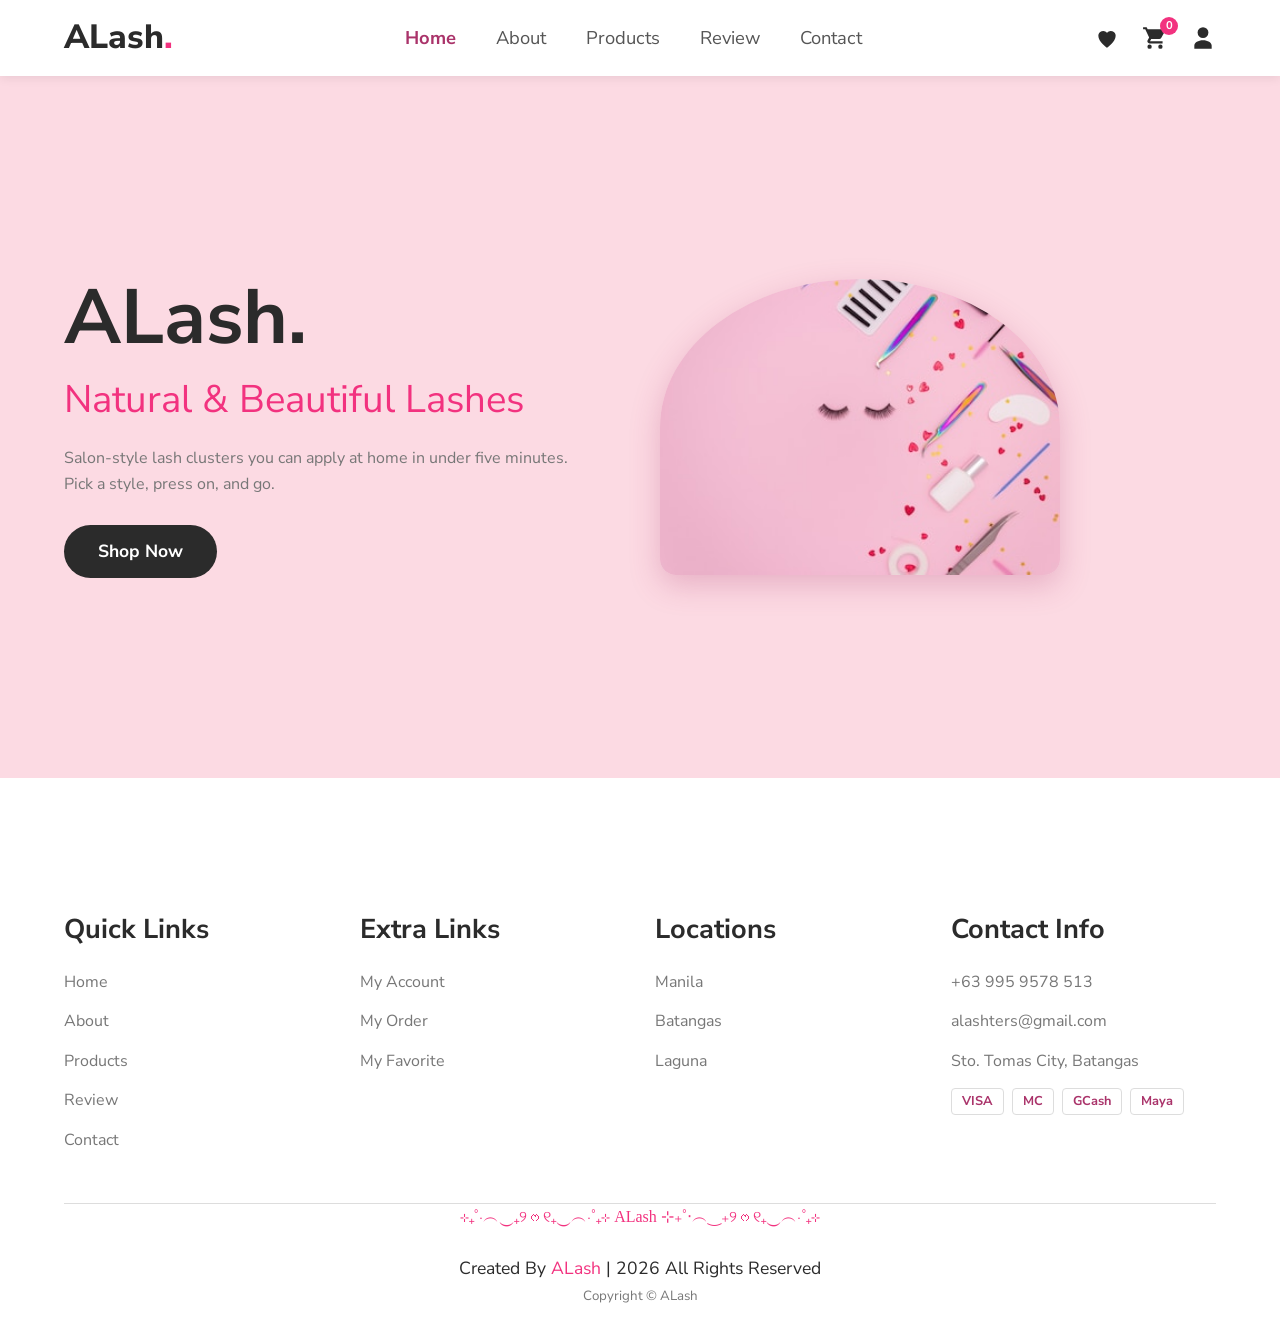
==== index.html @ 36142dcc "Add files via upload" ====
<!DOCTYPE html>
<html lang="en">
<head>
    <meta charset="UTF-8">          <!-- para makagamit ng characters, emoji, symbols. -->
    <meta name="viewport" content="width=device-width, initial-scale=1">    <!-- para maayos sa mobile phone. -->
    <title>ALash</title>
    <link rel="preconnect" href="https://fonts.googleapis.com">
    <link href="https://fonts.googleapis.com/css2?family=Nunito+Sans:wght@400;600;700;800&display=swap" rel="stylesheet">
    <link rel="stylesheet" href="style.css">     <!-- external style sheet. -->
</head>

<body>

    <header>
        <a href="index.html" class="logo">ALash<span>.</span></a>

        <nav>
            <ul id="menu">
                <li><a href="index.html" aria-current="page">Home</a></li>
                <li><a href="about.html">About</a></li>
                <li><a href="products.html">Products</a></li>
                <li><a href="review.html">Review</a></li>
                <li><a href="contact.html">Contact</a></li>
            </ul>
        </nav>

        <div class="icons">
            <button id="open-wishlist" aria-label="Open wishlist">
                <svg viewBox="0 0 24 24"><path d="M12 21s-8-5.3-8-11a4.5 4.5 0 0 1 8-2.8A4.5 4.5 0 0 1 20 10c0 5.7-8 11-8 11z"/></svg>
            <span id="wish-count" hidden>0</span></button>
            <button id="open-cart" aria-label="Open cart">
                <svg viewBox="0 0 24 24"><path d="M7 18a2 2 0 1 0 0 4 2 2 0 0 0 0-4zm10 0a2 2 0 1 0 0 4 2 2 0 0 0 0-4zM1 2v2h2l3.6 7.6-1.4 2.4A2 2 0 0 0 7 17h12v-2H7.4l1.1-2h7.5a2 2 0 0 0 1.7-1l3.6-6.5A1 1 0 0 0 20.4 4H5.2l-.9-2H1z"/></svg>
                <span id="cart-count">0</span>
            </button>
            <button id="open-account" aria-label="Sign in">
                <svg viewBox="0 0 24 24"><path d="M12 12a5 5 0 1 0 0-10 5 5 0 0 0 0 10zm0 2c-4.4 0-8 2.2-8 5v3h16v-3c0-2.8-3.6-5-8-5z"/></svg>
            </button>
            <button id="menu-toggle" aria-expanded="false" aria-controls="menu">Menu</button>
        </div>
    </header>

    <main>
        <!-- hero -->
        <section id="home">
            <div class="hero-text">
                <h1>ALash.</h1>
                <h2>Natural &amp; Beautiful Lashes</h2>
                <p>Salon-style lash clusters you can apply at home in under five minutes. Pick a style, press on, and go.</p>
                <a href="products.html" class="btn">Shop Now</a>
            </div>
           
            <img src="clusterbg.jpg" width="400" height="240" >
        </section>

        
    </main>

    <dialog id="signin" aria-labelledby="signin-title">
        <form id="signin-form">
            <h3 id="signin-title">Sign in</h3>
            <input type="email" id="si-email" placeholder="email" aria-label="Email" autocomplete="email" required>
            <input type="password" id="si-pass" placeholder="password" aria-label="Password" autocomplete="current-password" minlength="6" required>
            <p id="si-error" hidden></p>
            <button type="submit" class="btn">Sign in</button>
            <button type="button" id="si-cancel" class="ghost">Cancel</button>
        </form>
        <div id="signed" hidden>
            <h3>Your account</h3>
            <p>Signed in as <strong id="si-name"></strong></p>
            <button type="button" id="si-out" class="btn">Sign out</button>
            <button type="button" id="si-close" class="ghost">Close</button>
        </div>
    </dialog>

    <dialog id="pay" aria-labelledby="pay-title">
        <form id="pay-form" novalidate>
            <h3 id="pay-title">Checkout</h3>
            <ul id="pay-summary"></ul>
            <p class="pay-total">Total: &#8369;<span id="pay-total">0</span></p>

            <fieldset>
                <legend>Mode of payment</legend>
                <label class="pay-option"><input type="radio" name="method" value="gcash"> GCash</label>
                <label class="pay-option"><input type="radio" name="method" value="maya"> Maya</label>
                <label class="pay-option"><input type="radio" name="method" value="card"> Credit / debit card (Visa, Mastercard)</label>
                <label class="pay-option"><input type="radio" name="method" value="cod"> Cash on delivery</label>
            </fieldset>

            <input type="tel" id="pay-number" placeholder="mobile number" aria-label="Mobile number" autocomplete="tel" hidden>
            <p id="pay-note"></p>
            <p id="pay-error" hidden></p>

            <button type="submit" class="btn">Place order</button>
            <button type="button" id="pay-cancel" class="ghost">Back to shopping</button>
        </form>

        <div id="pay-done" hidden>
            <h3>Order placed</h3>
            <p id="pay-done-text"></p>
            <p class="pay-demo">This is a project website. No payment was taken.</p>
            <button type="button" id="pay-close" class="btn">Done</button>
        </div>
    </dialog>

    <aside id="wishlist" aria-label="Your wishlist">
        <h3>Your Wishlist</h3>
        <ul id="wish-items"><li>Your wishlist is empty. Tap the heart on a product to save it.</li></ul>
        <a href="products.html" class="btn">View products</a>
        <button id="close-wishlist" class="ghost">Close</button>
    </aside>

    <div id="overlay" hidden></div>
    <aside id="cart" aria-label="Your cart">
        <h3>Your Cart</h3>
        <ul id="cart-items"><li>Your cart is empty.</li></ul>
        <p class="total">Estimated total: &#8369;<span id="cart-total">0</span></p>
        <button id="checkout" class="btn">Check out</button>
        <button id="clear-cart" class="ghost">Clear cart</button>
        <button id="close-cart" class="ghost">Continue shopping</button>
    </aside>

    <footer>
        <div class="cols">
            <div>
                <h3>Quick Links</h3>
                <a href="index.html">Home</a><a href="about.html">About</a><a href="products.html">Products</a><a href="review.html">Review</a><a href="contact.html">Contact</a>
            </div>
            <div>
                <h3>Extra Links</h3>
                <a href="contact.html" id="footer-account">My Account</a><a href="contact.html" id="footer-order">My Order</a><a href="products.html" id="footer-wishlist">My Favorite</a>
            </div>
            <div>
                <h3>Locations</h3>
                <a href="contact.html">Manila</a><a href="contact.html">Batangas</a><a href="contact.html">Laguna</a>
            </div>
            <div>
                <h3>Contact Info</h3>
                <a href="contact.html">+63 995 9578 513</a><a href="contact.html"> alashters@gmail.com</a><a href="contact.html">Sto. Tomas City, Batangas</a>
                <p class="pay"><span>VISA</span><span>MC</span><span>GCash</span><span>Maya</span></p>
            </div>
        </div>
        <pre class="signature">⊹₊˚‧︵‿₊୨ᰔ୧₊‿︵‧˚₊⊹ ALash ⊹₊˚‧︵‿₊୨ᰔ୧₊‿︵‧˚₊⊹</pre>
        <p class="credit">Created By <span>ALash</span> | 2026 All Rights Reserved</p>
        <small>Copyright &copy; ALash</small>
    </footer>

    <script src="script.js"></script>
</body>
</html>
---- style.css ----
/* pink shades from the palette image + #AA336A from your other pages */
:root {
    --pink-1: #FCDAE3;
    --pink-2: #FDC3D5;
    --pink-3: #F99EBD;
    --pink-4: #FB73A6;
    --pink-5: #F2327F;
    --plum: #AA336A;
    --bar: #FFF0F5;
    --dark: #2b2b2b;
    --grey: #777;
}

* { box-sizing: border-box; }
html { scroll-behavior: smooth; scroll-padding-top: 90px; }
body { margin: 0; font-family: "Nunito Sans", sans-serif; color: var(--dark); background: #fff; line-height: 1.6; }
a:focus-visible, button:focus-visible, input:focus-visible, textarea:focus-visible { outline: 3px solid var(--pink-5); outline-offset: 2px; }
img { max-width: 100%; height: auto; display: block; }
button { font-family: inherit; cursor: pointer; }

.btn { display: inline-block; border: 0; border-radius: 999px; background: var(--dark); color: #fff; font-size: 1.1rem; font-weight: 700; padding: 12px 34px; text-decoration: none; }
.btn:hover { background: var(--plum); }
.ghost { background: transparent; color: var(--plum); border: 2px solid var(--pink-3); border-radius: 999px; padding: 10px 24px; font-weight: 700; }
.ghost:hover { background: var(--pink-1); }

/* header */
header { position: sticky; top: 0; z-index: 10; display: flex; align-items: center; justify-content: space-between; padding: 0 max(5vw, calc((100vw - 1560px) / 2)); height: 76px; background: #fff; box-shadow: 0 2px 10px rgba(0,0,0,.08); }
.logo { font-size: 2.1rem; font-weight: 800; color: var(--dark); text-decoration: none; }
.logo span { color: var(--pink-5); }
nav ul { display: flex; gap: 40px; list-style: none; margin: 0; padding: 0; }
nav a { text-decoration: none; font-size: 1.15rem; color: #555; }
nav a:hover { color: var(--plum); }
.icons { display: flex; align-items: center; gap: 22px; }
.icons svg { width: 26px; height: 26px; fill: var(--dark); display: block; }
.icons a:hover svg, #open-cart:hover svg { fill: var(--pink-5); }
#open-cart { position: relative; background: none; border: 0; padding: 0; }
#cart-count { position: absolute; top: -8px; right: -10px; min-width: 18px; height: 18px; border-radius: 9px; background: var(--pink-5); color: #fff; font-size: .7rem; font-weight: 700; text-align: center; line-height: 18px; }
#menu-toggle { display: none; background: var(--dark); color: #fff; border: 0; border-radius: 999px; padding: 8px 16px; font-weight: 700; }

main { padding: 0 max(5vw, calc((100vw - 1560px) / 2)); }

/* hero: full-width pink block */
#home { margin: 0 calc(-1 * max(5vw, calc((100vw - 1560px) / 2))); padding: 70px max(5vw, calc((100vw - 1560px) / 2)); min-height: 78vh; background: var(--pink-1); display: grid; grid-template-columns: 1fr 1fr; align-items: center; gap: 40px; }
.hero-text h1 { font-size: clamp(2.8rem, 6vw, 5rem); line-height: 1.1; margin: 0 0 8px; }
.hero-text h2 { font-size: clamp(1.4rem, 3vw, 2.4rem); font-weight: 400; color: var(--pink-5); margin: 0 0 16px; }
.hero-text p { color: var(--grey); max-width: 52ch; margin: 0 0 28px; }
#home img { border-radius: 50% 50% 16px 16px; box-shadow: 0 10px 30px rgba(170,51,106,.25); }

/* section titles on a light pink bar */
section { padding-top: 72px; }
#home { padding-top: 70px; }
.title { background: var(--bar); text-align: center; font-size: clamp(1.8rem, 4vw, 3rem); font-weight: 800; margin: 0 0 40px; padding: 18px 10px; }
.title span { color: var(--pink-5); }

.two-col { display: grid; grid-template-columns: 1fr 1fr; gap: 40px; align-items: center; }
.two-col p { color: var(--grey); font-size: 1.1rem; }
.two-col img { border-radius: 16px; }

/* product cards */
.grid { display: grid; grid-template-columns: repeat(3, 1fr); gap: 24px; }
.product-sort { display: flex; align-items: center; justify-content: flex-end; gap: 10px; margin: -20px 0 24px; }
.product-sort label { font-weight: 700; }
.product-sort select { max-width: 100%; padding: 9px 12px; border: 1px solid var(--pink-3); border-radius: 6px; background: #fff; color: var(--dark); font: inherit; }
.product, .card { position: relative; background: #fff; box-shadow: 0 2px 12px rgba(0,0,0,.1); text-align: center; padding-bottom: 20px; }
.badge { position: absolute; top: 14px; left: 14px; z-index: 2; background: var(--bar); color: var(--pink-5); font-weight: 700; padding: 4px 14px; }
.pic { position: relative; overflow: hidden; }
.hover-bar { position: absolute; left: 0; right: 0; bottom: -60px; display: flex; background: var(--pink-5); transition: bottom .25s; }
.pic:hover .hover-bar, .pic:focus-within .hover-bar { bottom: 0; }
.hover-bar button { background: transparent; border: 0; color: #fff; font-size: 1.1rem; font-weight: 700; padding: 16px; border-right: 1px solid rgba(255,255,255,.4); }
.hover-bar button:last-child { border-right: 0; }
.hover-bar .add { flex: 1; }
.hover-bar button:hover { background: var(--plum); }
.hover-bar .fav.on { color: var(--dark); }
.product h3, .card h3 { font-size: 1.6rem; margin: 18px 0 4px; }
.price { color: var(--pink-5); font-size: 1.7rem; font-weight: 800; margin: 0; }
.price s { color: var(--grey); font-size: 1rem; font-weight: 400; }
.card { padding: 32px 24px; }
.card p { color: var(--grey); margin: 0; }

/* customer reviews */
#review .grid { align-items: stretch; }
#review .card { border-top: 4px solid var(--pink-3); border-radius: 12px; padding: 36px 28px; transition: transform .2s, box-shadow .2s; }
#review .card:hover { transform: translateY(-4px); box-shadow: 0 8px 22px rgba(170,51,106,.14); }
#review .card p { color: var(--dark); font-size: 1.1rem; font-style: italic; }
#review .card p::before { content: "\201C"; display: block; color: var(--pink-5); font-size: 3rem; font-style: normal; font-weight: 800; line-height: 1; }
#review .card h3 { margin-top: 22px; color: var(--plum); font-size: 1.1rem; }

/* glossary */
.sub { text-align: center; color: var(--grey); margin: -20px 0 28px; }
.gloss { display: grid; grid-template-columns: repeat(2, minmax(0, 1fr)); gap: 24px; }
.gloss dl { margin: 0; }
.qa, .terms dl { padding: 24px; background: #fff; box-shadow: 0 2px 12px rgba(0,0,0,.08); }
.qa dt, .terms dt { color: var(--plum); font-weight: 800; margin-top: 14px; }
.qa dt:first-child, .terms dt:first-child { margin-top: 0; }
.qa dd, .terms dd { margin: 6px 0 0; padding: 4px 0 4px 14px; border-left: 3px solid var(--pink-3); color: var(--dark); line-height: 1.7; }
.terms { display: grid; gap: 16px; }
.terms .grammar, .terms .spoken { margin-top: 2px; padding: 0; border-left: 0; color: var(--pink-5); font-size: .9rem; }
.terms .grammar { font-style: italic; font-weight: 700; }

/* cluster collection table */
.table-scroll { overflow-x: auto; border-radius: 10px; box-shadow: 0 2px 12px rgba(0,0,0,.08); }
.cluster-table { width: 100%; min-width: 760px; border-collapse: collapse; background: #fff; text-align: left; }
.cluster-table caption { padding: 0 0 12px; color: var(--grey); text-align: left; }
.cluster-table th, .cluster-table td { padding: 14px 18px; border: 1px solid var(--pink-2); }
.cluster-table thead tr:first-child { background: var(--pink-1); }
.cluster-table thead tr:first-child th { text-align: center; font-size: 1.2rem; }
.cluster-table thead tr:last-child { background: var(--pink-5); color: #fff; }
.cluster-table tbody tr:nth-child(even) { background: var(--bar); }
.cluster-table tbody th { color: var(--plum); }
.cluster-table tbody td:nth-child(3) { color: var(--pink-5); font-weight: 800; white-space: nowrap; }
.cluster-table tfoot { background: var(--pink-1); color: var(--plum); font-size: .95rem; }

/* contact form */
#contact-form { display: flex; flex-direction: column; gap: 14px; background: #fff; padding: 30px; box-shadow: 0 2px 12px rgba(0,0,0,.08); }
#contact-form input, #contact-form textarea { width: 100%; padding: 16px; border: 1px solid #ccc; border-radius: 6px; font: inherit; }
#contact-form .btn { align-self: flex-start; border: 0; }
#form-note { color: var(--pink-5); font-weight: 700; margin: 0; }

/* cart drawer */
#overlay { position: fixed; inset: 0; background: rgba(43,43,43,.45); z-index: 20; }
#overlay[hidden] { display: none; }
#cart { position: fixed; top: 0; right: 0; height: 100%; width: min(380px, 100%); z-index: 30; background: #fff; padding: 24px; display: flex; flex-direction: column; gap: 10px; transform: translateX(100%); transition: transform .3s; overflow-y: auto; border-left: 2px solid var(--pink-3); }
#cart.open { transform: none; }
#cart h3 { font-size: 1.6rem; margin: 0; }
#cart ul { padding-left: 20px; margin: 0; flex: 1; }
.total { font-weight: 800; font-size: 1.2rem; margin: 0; color: var(--pink-5); }

/* footer */
footer { margin-top: 80px; padding: 50px max(5vw, calc((100vw - 1560px) / 2)) 24px; }
.cols { display: grid; grid-template-columns: repeat(4, 1fr); gap: 30px; padding-bottom: 36px; border-bottom: 1px solid #ddd; }
footer h3 { font-size: 1.7rem; margin: 0 0 18px; }
footer a { display: block; text-decoration: none; color: var(--grey); margin-bottom: 14px; }
footer a:hover { color: var(--pink-5); }
.pay { display: flex; flex-wrap: wrap; gap: 8px; margin: 0; }
.pay span { border: 1px solid #ddd; border-radius: 4px; padding: 2px 10px; font-size: .8rem; font-weight: 700; color: var(--plum); }
.credit { text-align: center; font-size: 1.1rem; margin: 24px 0 4px; }
.credit span { color: var(--pink-5); }
footer small { display: block; text-align: center; color: var(--grey); }

footer .signature {
    margin: 0 auto 24px;
    color: var(--pink-5);
    font-family: Georgia, serif;
    text-align: center;
    white-space: pre-wrap;
    overflow-wrap: anywhere;
}

/* mobile */
@media (max-width: 900px) {
    #menu-toggle { display: block; }
    nav { position: absolute; top: 76px; left: 0; right: 0; background: #fff; box-shadow: 0 6px 10px rgba(0,0,0,.08); }
    nav ul { display: none; flex-direction: column; gap: 0; padding: 8px 5vw 16px; }
    nav ul.open { display: flex; }
    nav li a { display: block; padding: 10px 0; }
    #home, .two-col { grid-template-columns: 1fr; }
    .grid { grid-template-columns: 1fr; }
    .gloss { grid-template-columns: 1fr; }
    .cols { grid-template-columns: 1fr 1fr; }
    .hover-bar { bottom: 0; }          /* no hover on phones, so keep the bar visible */
}
/* multi-page additions */
main { min-height: 60vh; }
nav a[aria-current="page"] { color: var(--plum); font-weight: 700; }

/* sign in */
#open-account { position: relative; background: none; border: 0; padding: 0; }
#open-account:hover svg { fill: var(--pink-5); }
#open-account.in::after { content: ""; position: absolute; top: -3px; right: -4px; width: 10px; height: 10px; border-radius: 50%; background: var(--pink-5); border: 2px solid #fff; }
#signin { border: 2px solid var(--pink-3); border-radius: 16px; padding: 28px; width: min(400px, 92vw); color: var(--dark); }
#signin::backdrop { background: rgba(43,43,43,.45); }
#signin form, #signed { display: flex; flex-direction: column; gap: 12px; }
#signin [hidden] { display: none; }
#signin h3 { font-size: 1.6rem; margin: 0; }
#signin p { margin: 0; }
#signin input { width: 100%; padding: 14px; border: 1px solid #ccc; border-radius: 6px; font: inherit; }
#signin .btn { width: 100%; border: 0; }
#si-error { color: var(--pink-5); font-weight: 700; }

/* wishlist */
#open-wishlist { position: relative; background: none; border: 0; padding: 0; }
#open-wishlist:hover svg { fill: var(--pink-5); }
#wish-count { position: absolute; top: -8px; right: -10px; min-width: 18px; height: 18px; border-radius: 9px; background: var(--pink-5); color: #fff; font-size: .7rem; font-weight: 700; text-align: center; line-height: 18px; }
#wish-count[hidden] { display: none; }
#wishlist { position: fixed; top: 0; right: 0; height: 100%; width: min(380px, 100%); z-index: 30; background: #fff; padding: 24px; display: flex; flex-direction: column; gap: 10px; transform: translateX(100%); transition: transform .3s; overflow-y: auto; border-left: 2px solid var(--pink-3); }
#wishlist.open { transform: none; }
#wishlist h3 { font-size: 1.6rem; margin: 0; }
#wish-items { list-style: none; padding: 0; margin: 0; flex: 1; display: flex; flex-direction: column; gap: 16px; align-content: start; }
.wish-item { display: grid; grid-template-columns: 84px 1fr; gap: 14px; align-items: center; padding-bottom: 16px; border-bottom: 1px solid var(--pink-1); }
.wish-item img { width: 84px; height: 84px; object-fit: cover; border-radius: 10px; background: var(--pink-1); }
.wish-item h4 { margin: 0; font-size: 1.05rem; }
.wish-price { margin: 2px 0 0; color: var(--pink-5); font-weight: 800; }
.wish-actions { display: flex; flex-wrap: wrap; gap: 8px; margin-top: 8px; }
.btn.small, .ghost.small { font-size: .9rem; padding: 6px 16px; }
.btn.small { border: 0; }
.ghost.small { border-width: 2px; }
#wishlist .btn { text-align: center; }

/* checkout and mode of payment */
#pay { border: 2px solid var(--pink-3); border-radius: 16px; padding: 28px; width: min(440px, 92vw); max-height: 92vh; color: var(--dark); }
#pay::backdrop { background: rgba(43,43,43,.45); }
#pay form, #pay-done { display: flex; flex-direction: column; gap: 12px; }
#pay [hidden] { display: none; }
#pay h3 { font-size: 1.6rem; margin: 0; }
#pay p { margin: 0; }
#pay-summary { margin: 0; padding-left: 20px; color: var(--grey); }
.pay-total { font-weight: 800; font-size: 1.2rem; color: var(--pink-5); }
#pay fieldset { border: 0; padding: 0; margin: 4px 0 0; display: flex; flex-direction: column; gap: 8px; }
#pay legend { font-weight: 800; color: var(--plum); padding: 0; margin-bottom: 8px; }
.pay-option { display: flex; align-items: center; gap: 10px; padding: 12px 14px; border: 2px solid var(--pink-1); border-radius: 10px; cursor: pointer; }
.pay-option:hover { border-color: var(--pink-3); }
.pay-option:has(input:checked) { border-color: var(--pink-5); background: var(--bar); font-weight: 700; }
.pay-option input { accent-color: var(--pink-5); width: 18px; height: 18px; }
#pay input[type="tel"] { width: 100%; padding: 14px; border: 1px solid #ccc; border-radius: 6px; font: inherit; }
#pay-note { color: var(--grey); font-size: .95rem; }
#pay-error { color: var(--pink-5); font-weight: 700; }
.pay-demo { color: var(--grey); font-size: .9rem; }
#pay .btn { width: 100%; border: 0; }
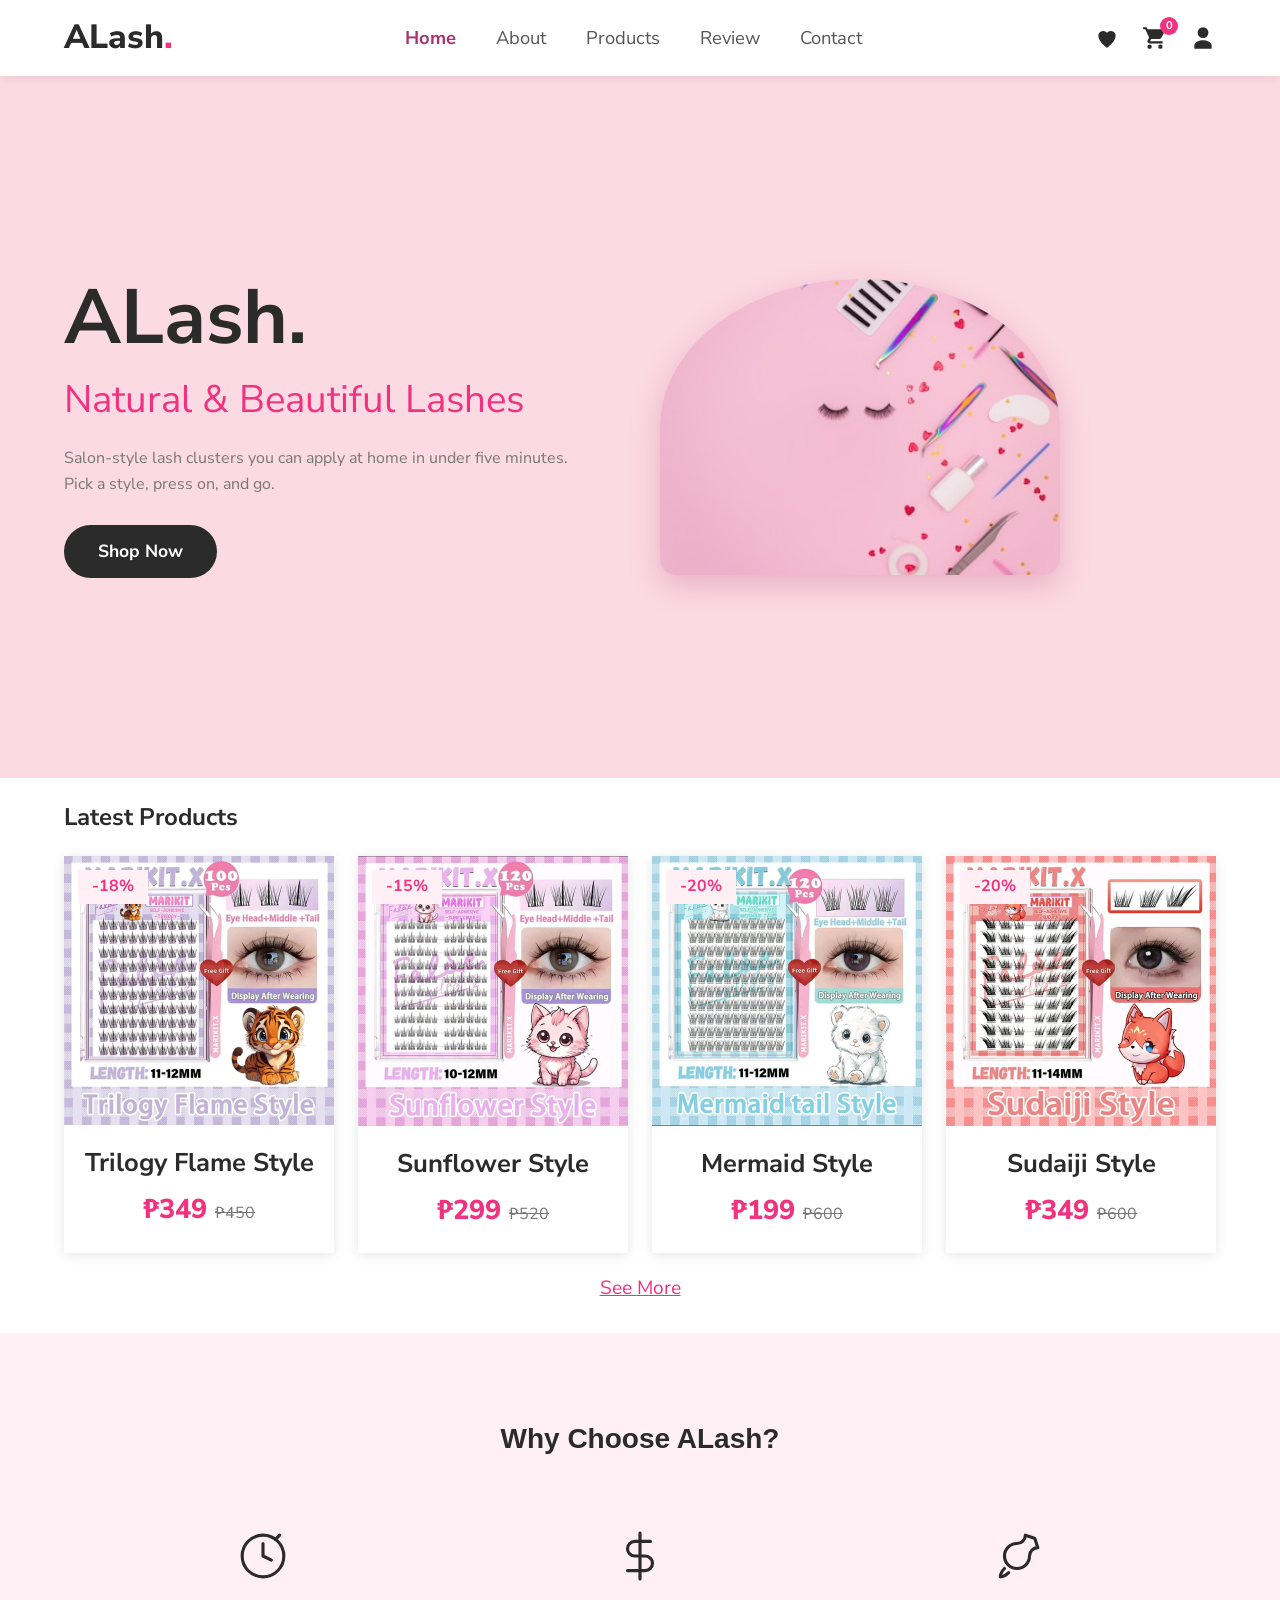
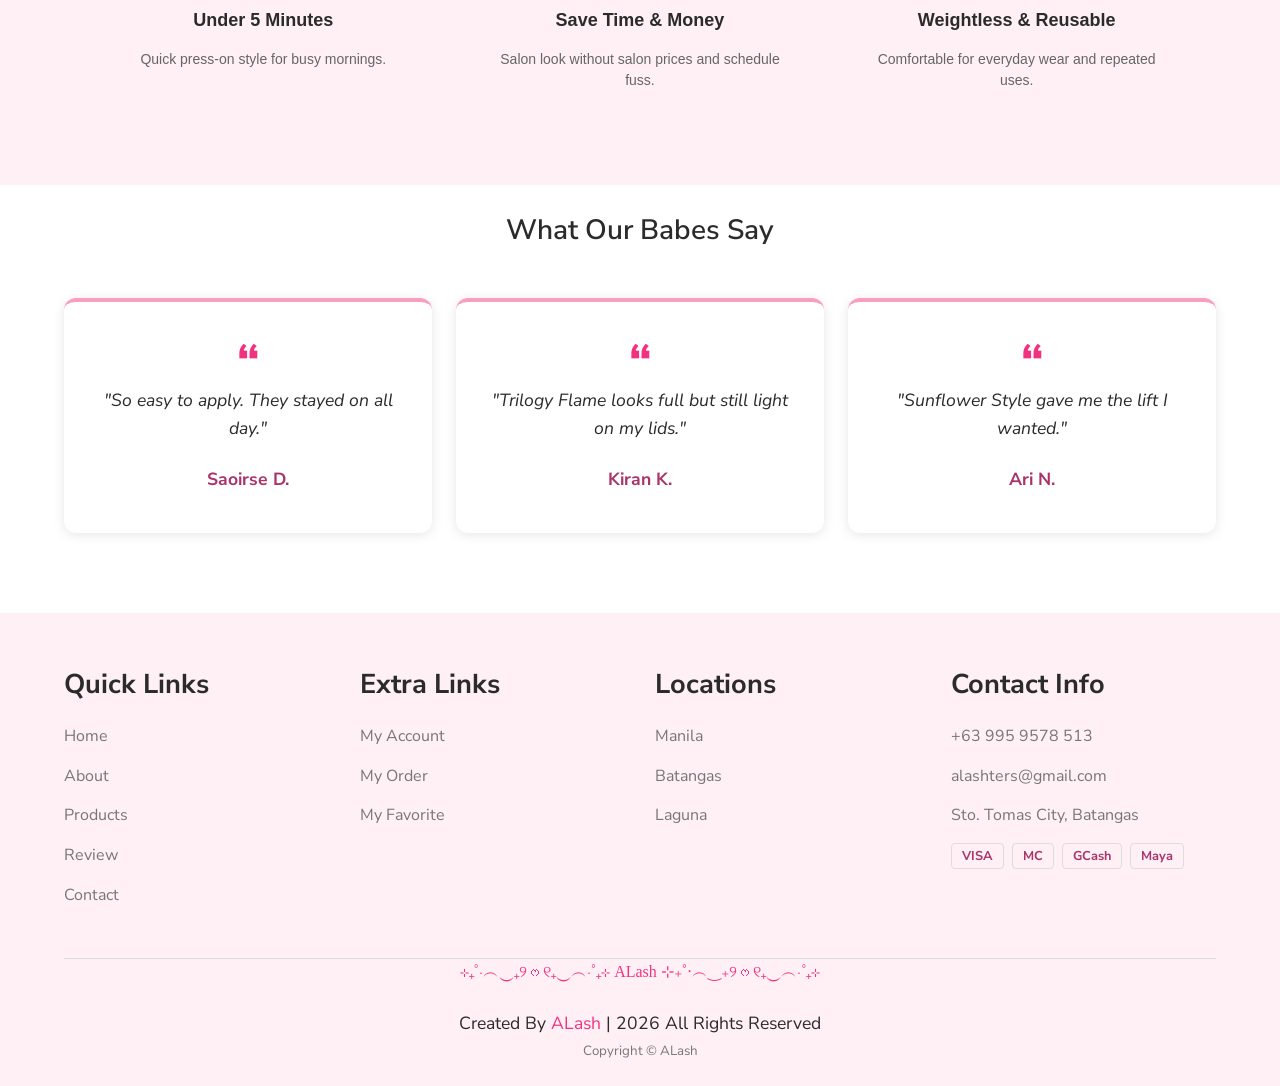
==== commit e2df4283: "Add files via upload" ====
--- a/index.html
+++ b/index.html
@@ -51,9 +51,129 @@
            
             <img src="clusterbg.jpg" width="400" height="240" >
         </section>
-
-        
+        <!-- products -->
+        <section id="products">
+           	<h1>Latest Products</h1>
+
+            <div class="grid-4">
+                <!-- product 1 -->
+                <article class="product" id="Trilogy Flame Style">
+                    <span class="badge">-18%</span>
+                    <div class="pic">
+                        <img src="trilogy.jpg" width="400" height="240" alt="Trilogy Flame Style">
+                        <div class="hover-bar">
+                            <button class="fav" aria-label="Add to favorites">&#9829;</button>
+                            <button class="add" data-name="Trilogy Flame Style" data-price="349">Add To Cart</button>
+                            <button class="share" aria-label="Share">&#10150;</button>
+                        </div>
+                    </div>
+                    <h3>Trilogy Flame Style</h3>
+                    <p class="price">&#8369;349 <s>&#8369;450</s></p>
+                </article>
+
+                <!-- product 2 -->
+                <article class="product" id="Sunflower Style">
+                    <span class="badge">-15%</span>
+                    <div class="pic">
+                        <img src="sunflower.jpg" width="400" height="240" alt="Sunflower Style">
+                        <div class="hover-bar">
+                            <button class="fav" aria-label="Add to favorites">&#9829;</button>
+                            <button class="add" data-name="Sunflower Style" data-price="299">Add To Cart</button>
+                            <button class="share" aria-label="Share">&#10150;</button>
+                        </div>
+                    </div>
+                    <h3>Sunflower Style</h3>
+                    <p class="price">&#8369;299 <s>&#8369;520</s></p>
+                </article>
+
+                <!-- product 3 -->
+                <article class="product" id="Mermaid Style">
+                    <span class="badge">-20%</span>
+                    <div class="pic">
+                        <img src="mermaid.jpg" width="400" height="240" alt="Mermaid Style">
+                        <div class="hover-bar">
+                            <button class="fav" aria-label="Add to favorites">&#9829;</button>
+                            <button class="add" data-name="Mermaid Style" data-price="199">Add To Cart</button>
+                            <button class="share" aria-label="Share">&#10150;</button>
+                        </div>
+                    </div>
+                    <h3>Mermaid Style</h3>
+                    <p class="price">&#8369;199 <s>&#8369;600</s></p>
+                </article>
+
+                <article class="product" id="Sudaiji Style">
+                    <span class="badge">-20%</span>
+                    <div class="pic">
+                        <img src="sudaiji.jpg" width="400" height="240" alt="Sudaiji Style">
+                        <div class="hover-bar">
+                            <button class="fav" aria-label="Add to favorites">&#9829;</button>
+                            <button class="add" data-name="Sudaiji Style" data-price="349">Add To Cart</button>
+                            <button class="share" aria-label="Share">&#10150;</button>
+                        </div>
+                    </div>
+                    <h3>Sudaiji Style</h3>
+                    <p class="price">&#8369;349 <s>&#8369;600</s></p>
+                </article>
+
+            </div>
+            <div class="see-more"><a href="products.html">See More</a></div>
+        </section>
     </main>
+    <section class="why-choose-section">
+	  <div class="container">
+	    <h2 class="section-title">Why Choose ALash?</h2>
+	    
+	    <div class="features-grid">
+	      <!-- Feature 1 -->
+	      <div class="feature-card">
+	        <div class="icon-wrapper">
+	          <svg viewBox="0 0 24 24" fill="none" stroke="currentColor" stroke-width="1.5" stroke-linecap="round" stroke-linejoin="round">
+	            <circle cx="12" cy="12" r="10"></circle>
+	            <polyline points="12 6 12 12 16 14"></polyline>
+	            <path d="M18 4l2-2"></path>
+	          </svg>
+	        </div>
+	        <h3>Under 5 Minutes</h3>
+	        <p>Quick press-on style for busy mornings.</p>
+	      </div>
+
+	      <!-- Feature 2 -->
+	      <div class="feature-card">
+	        <div class="icon-wrapper">
+	          <svg viewBox="0 0 24 24" fill="none" stroke="currentColor" stroke-width="1.5" stroke-linecap="round" stroke-linejoin="round">
+	            <line x1="12" y1="1" x2="12" y2="23"></line>
+	            <path d="M17 5H9.5a3.5 3.5 0 0 0 0 7h5a3.5 3.5 0 0 1 0 7H6"></path>
+	          </svg>
+	        </div>
+	        <h3>Save Time & Money</h3>
+	        <p>Salon look without salon prices and schedule fuss.</p>
+	      </div>
+
+	      <!-- Feature 3 -->
+	      <div class="feature-card">
+	        <div class="icon-wrapper">
+	          <svg viewBox="0 0 24 24" fill="none" stroke="currentColor" stroke-width="1.5" stroke-linecap="round" stroke-linejoin="round">
+	            <path d="M20.38 3.46L16 2a4 4 0 0 1-4 4c-3.31 0-6 2.69-6 6a6 6 0 0 0 6 6c3.31 0 6-2.69 6-6a4 4 0 0 1 4-4l-1.46-4.38z"></path>
+	            <path d="M6 18c-2 2-2 4-2 4s2 0 4-2"></path>
+	          </svg>
+	        </div>
+	        <h3>Weightless & Reusable</h3>
+	        <p>Comfortable for everyday wear and repeated uses.</p>
+	      </div>
+	    </div>
+	  </div>
+	</section>
+    <div class="main-container">
+      	
+        <section id="review">
+        	<h2 class="section-title">What Our Babes Say</h2>
+            <div class="grid">
+                <article class="card"><p>"So easy to apply. They stayed on all day."</p><h3>Saoirse D.</h3></article>
+                <article class="card"><p>"Trilogy Flame looks full but still light on my lids."</p><h3>Kiran K.</h3></article>
+                <article class="card"><p>"Sunflower Style gave me the lift I wanted."</p><h3>Ari N.</h3></article>
+            </div>
+        </section>
+    </div>
 
     <dialog id="signin" aria-labelledby="signin-title">
         <form id="signin-form">
--- a/style.css
+++ b/style.css
@@ -37,8 +37,7 @@
 #cart-count { position: absolute; top: -8px; right: -10px; min-width: 18px; height: 18px; border-radius: 9px; background: var(--pink-5); color: #fff; font-size: .7rem; font-weight: 700; text-align: center; line-height: 18px; }
 #menu-toggle { display: none; background: var(--dark); color: #fff; border: 0; border-radius: 999px; padding: 8px 16px; font-weight: 700; }
 
-main { padding: 0 max(5vw, calc((100vw - 1560px) / 2)); }
-
+main, .main-container { padding: 0 max(5vw, calc((100vw - 1560px) / 2)); }
 /* hero: full-width pink block */
 #home { margin: 0 calc(-1 * max(5vw, calc((100vw - 1560px) / 2))); padding: 70px max(5vw, calc((100vw - 1560px) / 2)); min-height: 78vh; background: var(--pink-1); display: grid; grid-template-columns: 1fr 1fr; align-items: center; gap: 40px; }
 .hero-text h1 { font-size: clamp(2.8rem, 6vw, 5rem); line-height: 1.1; margin: 0 0 8px; }
@@ -47,17 +46,21 @@
 #home img { border-radius: 50% 50% 16px 16px; box-shadow: 0 10px 30px rgba(170,51,106,.25); }
 
 /* section titles on a light pink bar */
-section { padding-top: 72px; }
+/*section { padding-top: 72px; }*/
 #home { padding-top: 70px; }
-.title { background: var(--bar); text-align: center; font-size: clamp(1.8rem, 4vw, 3rem); font-weight: 800; margin: 0 0 40px; padding: 18px 10px; }
+.title { background: var(--bar); text-align: center; font-size: clamp(1.8rem, 4vw, 3rem); font-weight: 800; margin: 0 0 40px; padding: 30px 10px; }
 .title span { color: var(--pink-5); }
-
+.sub-title {text-align: center; font-size: clamp(1.8rem, 4vw, 3rem); font-weight: 800; padding: 30px 10px; }
+.sub-title span { color: var(--pink-5); }
 .two-col { display: grid; grid-template-columns: 1fr 1fr; gap: 40px; align-items: center; }
 .two-col p { color: var(--grey); font-size: 1.1rem; }
 .two-col img { border-radius: 16px; }
 
 /* product cards */
-.grid { display: grid; grid-template-columns: repeat(3, 1fr); gap: 24px; }
+.grid,
+.grid-4 { display: grid; grid-template-columns: repeat(3, 1fr); gap: 24px; }
+
+.grid-4 { grid-template-columns: repeat(4, 1fr);}
 .product-sort { display: flex; align-items: center; justify-content: flex-end; gap: 10px; margin: -20px 0 24px; }
 .product-sort label { font-weight: 700; }
 .product-sort select { max-width: 100%; padding: 9px 12px; border: 1px solid var(--pink-3); border-radius: 6px; background: #fff; color: var(--dark); font: inherit; }
@@ -110,8 +113,9 @@
 .cluster-table tbody td:nth-child(3) { color: var(--pink-5); font-weight: 800; white-space: nowrap; }
 .cluster-table tfoot { background: var(--pink-1); color: var(--plum); font-size: .95rem; }
 
+#contact{ display: flex; justify-content: center; }
 /* contact form */
-#contact-form { display: flex; flex-direction: column; gap: 14px; background: #fff; padding: 30px; box-shadow: 0 2px 12px rgba(0,0,0,.08); }
+#contact-form { display: flex; flex-direction: column; gap: 14px; background: #fff; padding: 30px; box-shadow: 0 2px 12px rgba(0, 0, 0, .08); width: 600px; }
 #contact-form input, #contact-form textarea { width: 100%; padding: 16px; border: 1px solid #ccc; border-radius: 6px; font: inherit; }
 #contact-form .btn { align-self: flex-start; border: 0; }
 #form-note { color: var(--pink-5); font-weight: 700; margin: 0; }
@@ -126,7 +130,7 @@
 .total { font-weight: 800; font-size: 1.2rem; margin: 0; color: var(--pink-5); }
 
 /* footer */
-footer { margin-top: 80px; padding: 50px max(5vw, calc((100vw - 1560px) / 2)) 24px; }
+footer { margin-top: 80px; padding: 50px max(5vw, calc((100vw - 1560px) / 2)) 24px; background: var(--bar);}
 .cols { display: grid; grid-template-columns: repeat(4, 1fr); gap: 30px; padding-bottom: 36px; border-bottom: 1px solid #ddd; }
 footer h3 { font-size: 1.7rem; margin: 0 0 18px; }
 footer a { display: block; text-decoration: none; color: var(--grey); margin-bottom: 14px; }
@@ -216,3 +220,75 @@
 #pay-error { color: var(--pink-5); font-weight: 700; }
 .pay-demo { color: var(--grey); font-size: .9rem; }
 #pay .btn { width: 100%; border: 0; }
+.see-more { text-align: center; padding-top: 20px; padding-bottom: 30px;}
+.see-more a { color: var(--pink-5); font-size: 1.2rem;}
+
+.why-choose-section {
+  background-color: var(--bar); 
+  padding: 60px 20px;
+  font-family: 'Poppins', sans-serif;
+  text-align: center;
+}
+
+.why-choose-section .container {
+  max-width: 1100px;
+  margin: 0 auto;
+}
+
+.section-title {
+  font-size: 28px;
+  font-weight: 600;
+  color: #2b2b2b;
+  margin-bottom: 45px;
+  text-align: center;
+}
+
+.features-grid {
+  display: flex;
+  justify-content: space-around;
+  gap: 30px;
+  flex-wrap: wrap;
+}
+
+.feature-card {
+  flex: 1;
+  min-width: 250px;
+  max-width: 320px;
+  padding: 20px;
+}
+
+.icon-wrapper {
+  width: 60px;
+  height: 60px;
+  margin: 0 auto 20px auto;
+  display: flex;
+  align-items: center;
+  justify-content: center;
+}
+
+.icon-wrapper svg {
+  width: 50px;
+  height: 50px;
+  stroke: #2b2b2b;
+}
+
+.feature-card h3 {
+  font-size: 18px;
+  font-weight: 600;
+  color: #2b2b2b;
+  margin-bottom: 10px;
+}
+
+.feature-card p {
+  font-size: 14px;
+  color: #666666;
+  line-height: 1.5;
+}
+
+/* Responsive design for mobile screens */
+@media (max-width: 768px) {
+  .features-grid {
+    flex-direction: column;
+    align-items: center;
+  }
+}
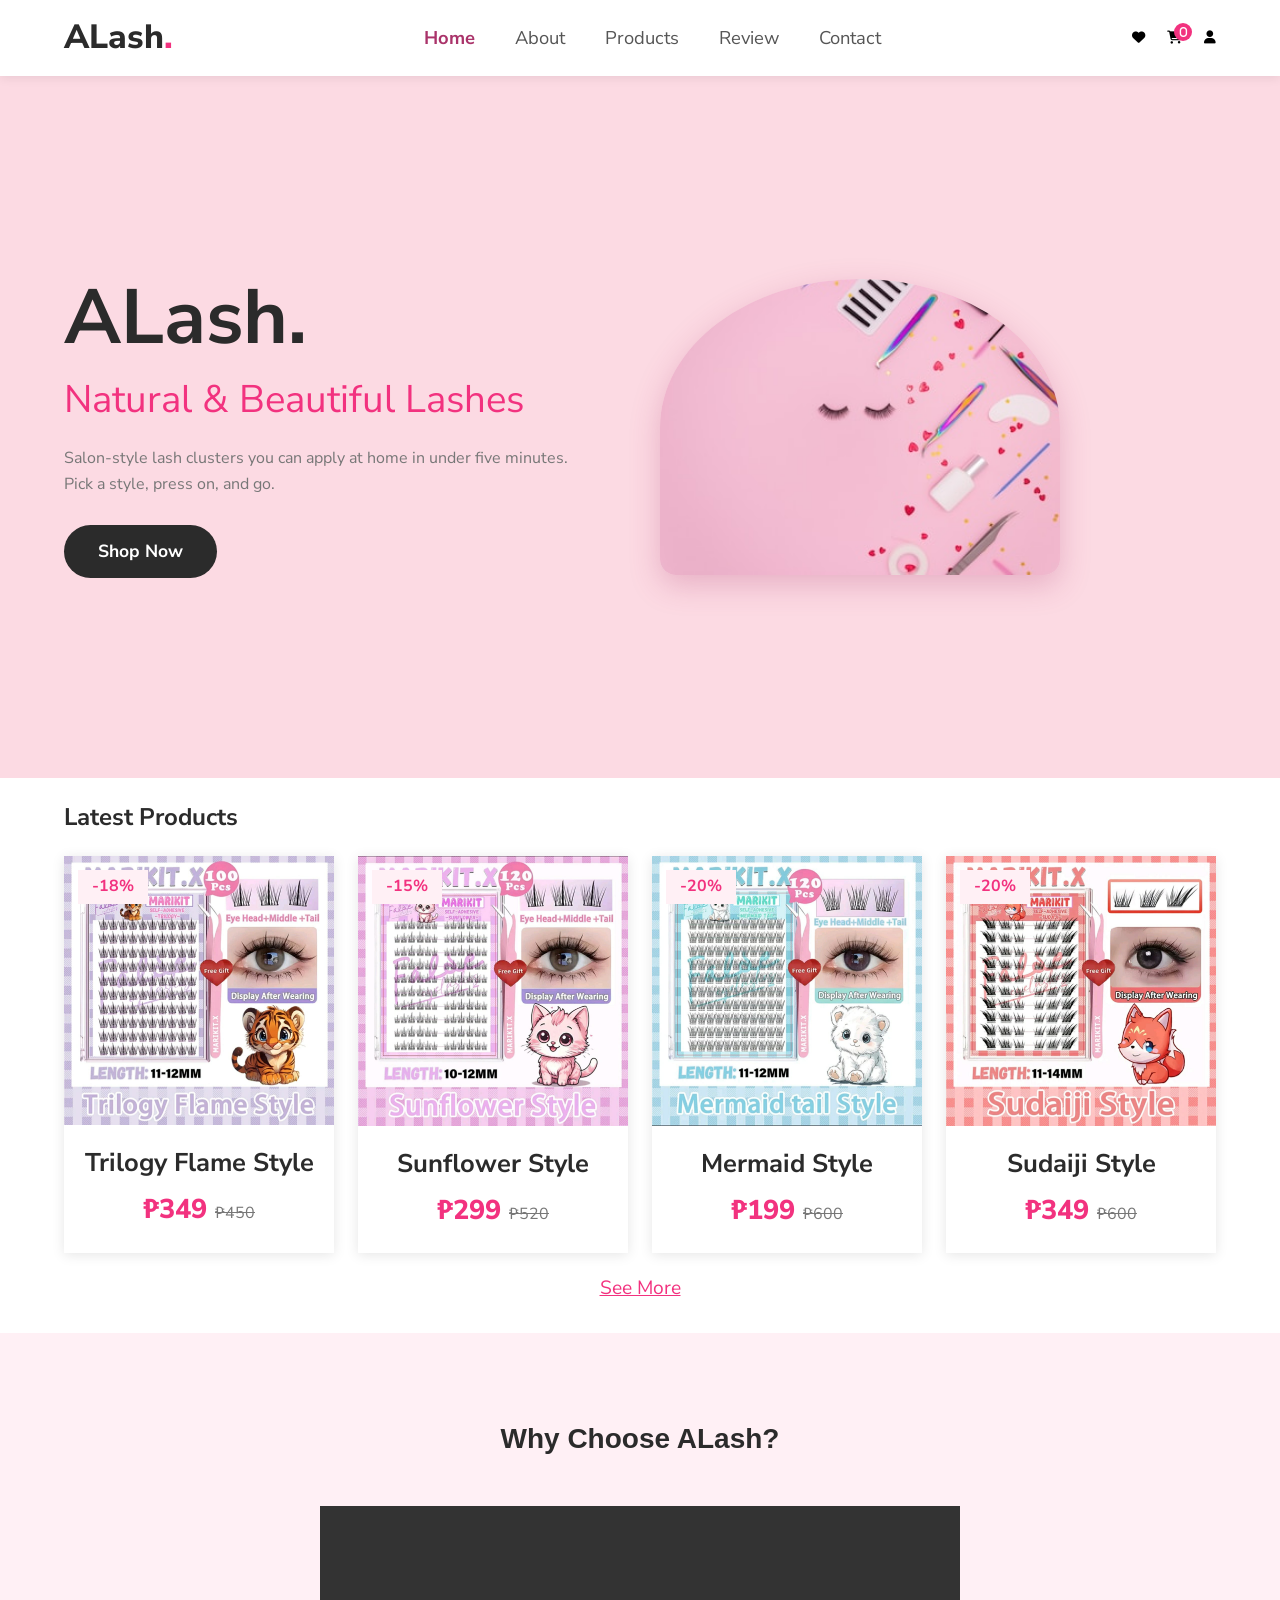
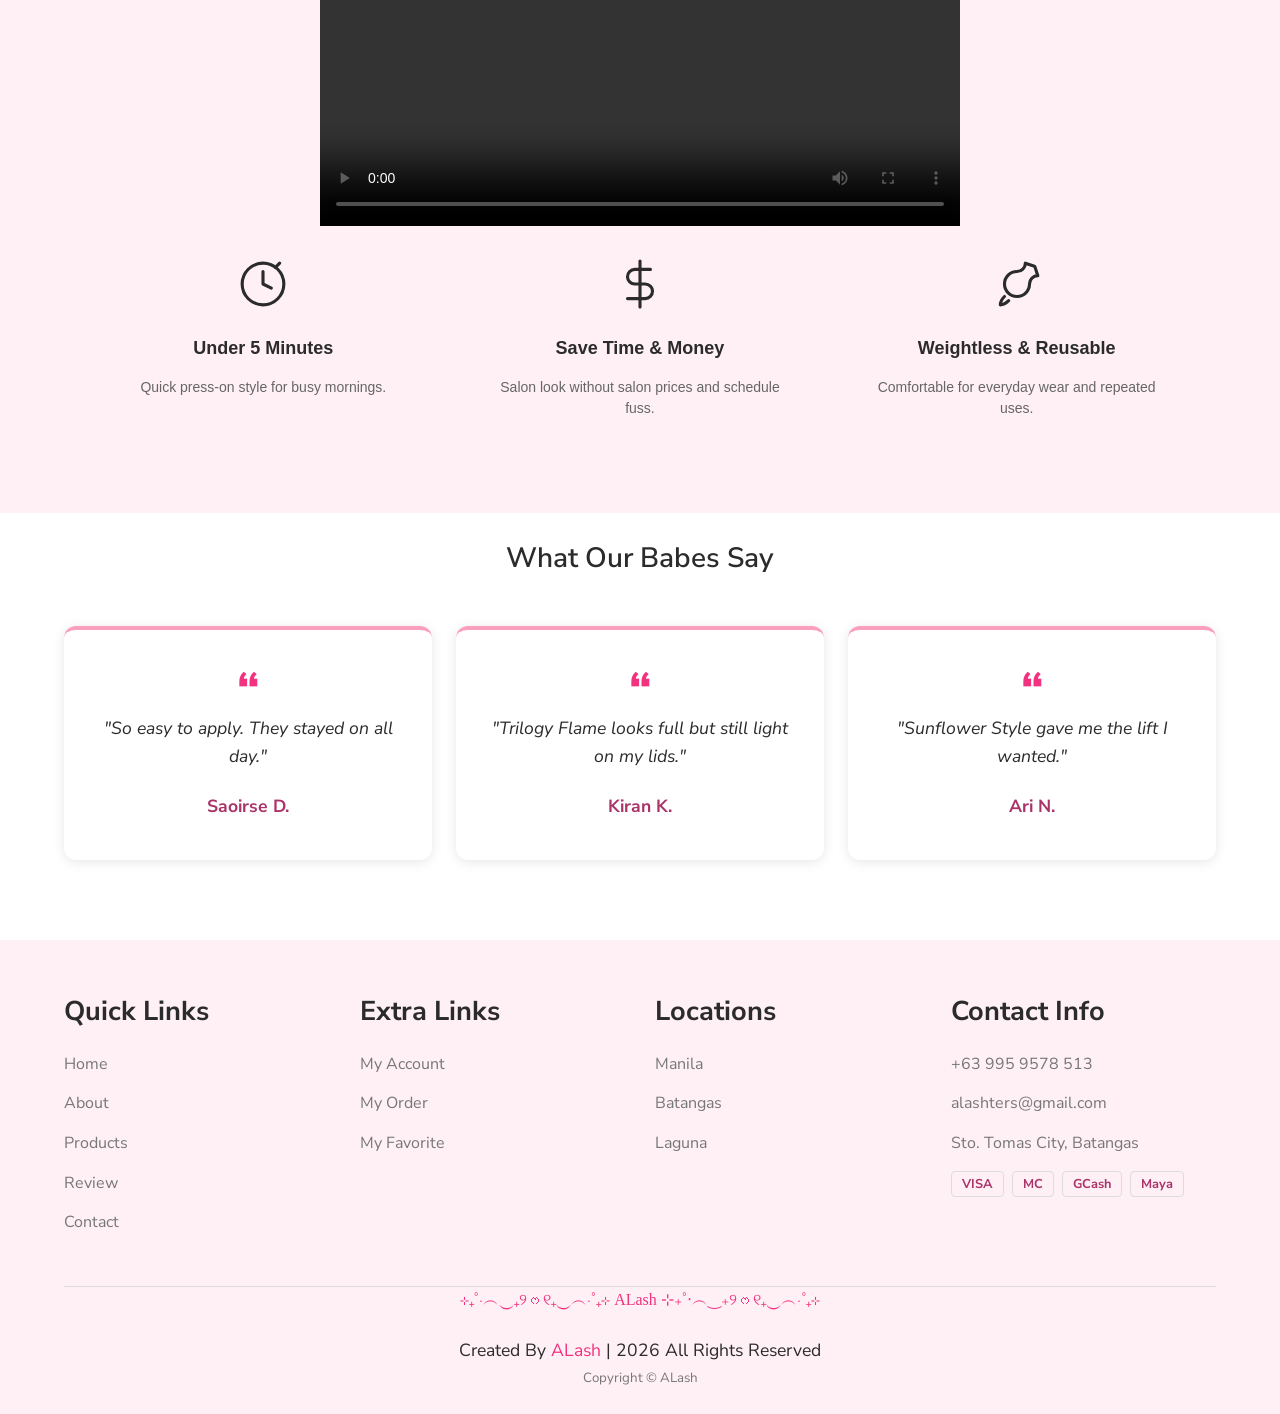
==== commit f89129b2: "Add files via upload" ====
--- a/index.html
+++ b/index.html
@@ -6,6 +6,7 @@
     <title>ALash</title>
     <link rel="preconnect" href="https://fonts.googleapis.com">
     <link href="https://fonts.googleapis.com/css2?family=Nunito+Sans:wght@400;600;700;800&display=swap" rel="stylesheet">
+    <link rel="stylesheet" href="https://cdnjs.cloudflare.com/ajax/libs/font-awesome/6.5.1/css/all.min.css">
     <link rel="stylesheet" href="style.css">     <!-- external style sheet. -->
 </head>
 
@@ -25,17 +26,14 @@
         </nav>
 
         <div class="icons">
-            <button id="open-wishlist" aria-label="Open wishlist">
-                <svg viewBox="0 0 24 24"><path d="M12 21s-8-5.3-8-11a4.5 4.5 0 0 1 8-2.8A4.5 4.5 0 0 1 20 10c0 5.7-8 11-8 11z"/></svg>
-            <span id="wish-count" hidden>0</span></button>
-            <button id="open-cart" aria-label="Open cart">
-                <svg viewBox="0 0 24 24"><path d="M7 18a2 2 0 1 0 0 4 2 2 0 0 0 0-4zm10 0a2 2 0 1 0 0 4 2 2 0 0 0 0-4zM1 2v2h2l3.6 7.6-1.4 2.4A2 2 0 0 0 7 17h12v-2H7.4l1.1-2h7.5a2 2 0 0 0 1.7-1l3.6-6.5A1 1 0 0 0 20.4 4H5.2l-.9-2H1z"/></svg>
+            <button class="fas fa-heart" id="open-wishlist" title="Wishlist">
+                <span id="wish-count" hidden>0</span>
+            </button>
+            <button class="fas fa-shopping-cart" id="open-cart" title="Cart">
                 <span id="cart-count">0</span>
             </button>
-            <button id="open-account" aria-label="Sign in">
-                <svg viewBox="0 0 24 24"><path d="M12 12a5 5 0 1 0 0-10 5 5 0 0 0 0 10zm0 2c-4.4 0-8 2.2-8 5v3h16v-3c0-2.8-3.6-5-8-5z"/></svg>
-            </button>
-            <button id="menu-toggle" aria-expanded="false" aria-controls="menu">Menu</button>
+            <button class="fas fa-user" id="open-account" title="Sign in"></button>
+            <button id="menu-toggle">Menu</button>
         </div>
     </header>
 
@@ -122,7 +120,10 @@
     <section class="why-choose-section">
 	  <div class="container">
 	    <h2 class="section-title">Why Choose ALash?</h2>
-	    
+			 <video width="640" controls>
+		        <source src="clustervid.mp4" type="video/mp4">
+		        Your browser does not support HTML video.
+		    </video>
 	    <div class="features-grid">
 	      <!-- Feature 1 -->
 	      <div class="feature-card">
@@ -163,8 +164,8 @@
 	    </div>
 	  </div>
 	</section>
+
     <div class="main-container">
-      	
         <section id="review">
         	<h2 class="section-title">What Our Babes Say</h2>
             <div class="grid">
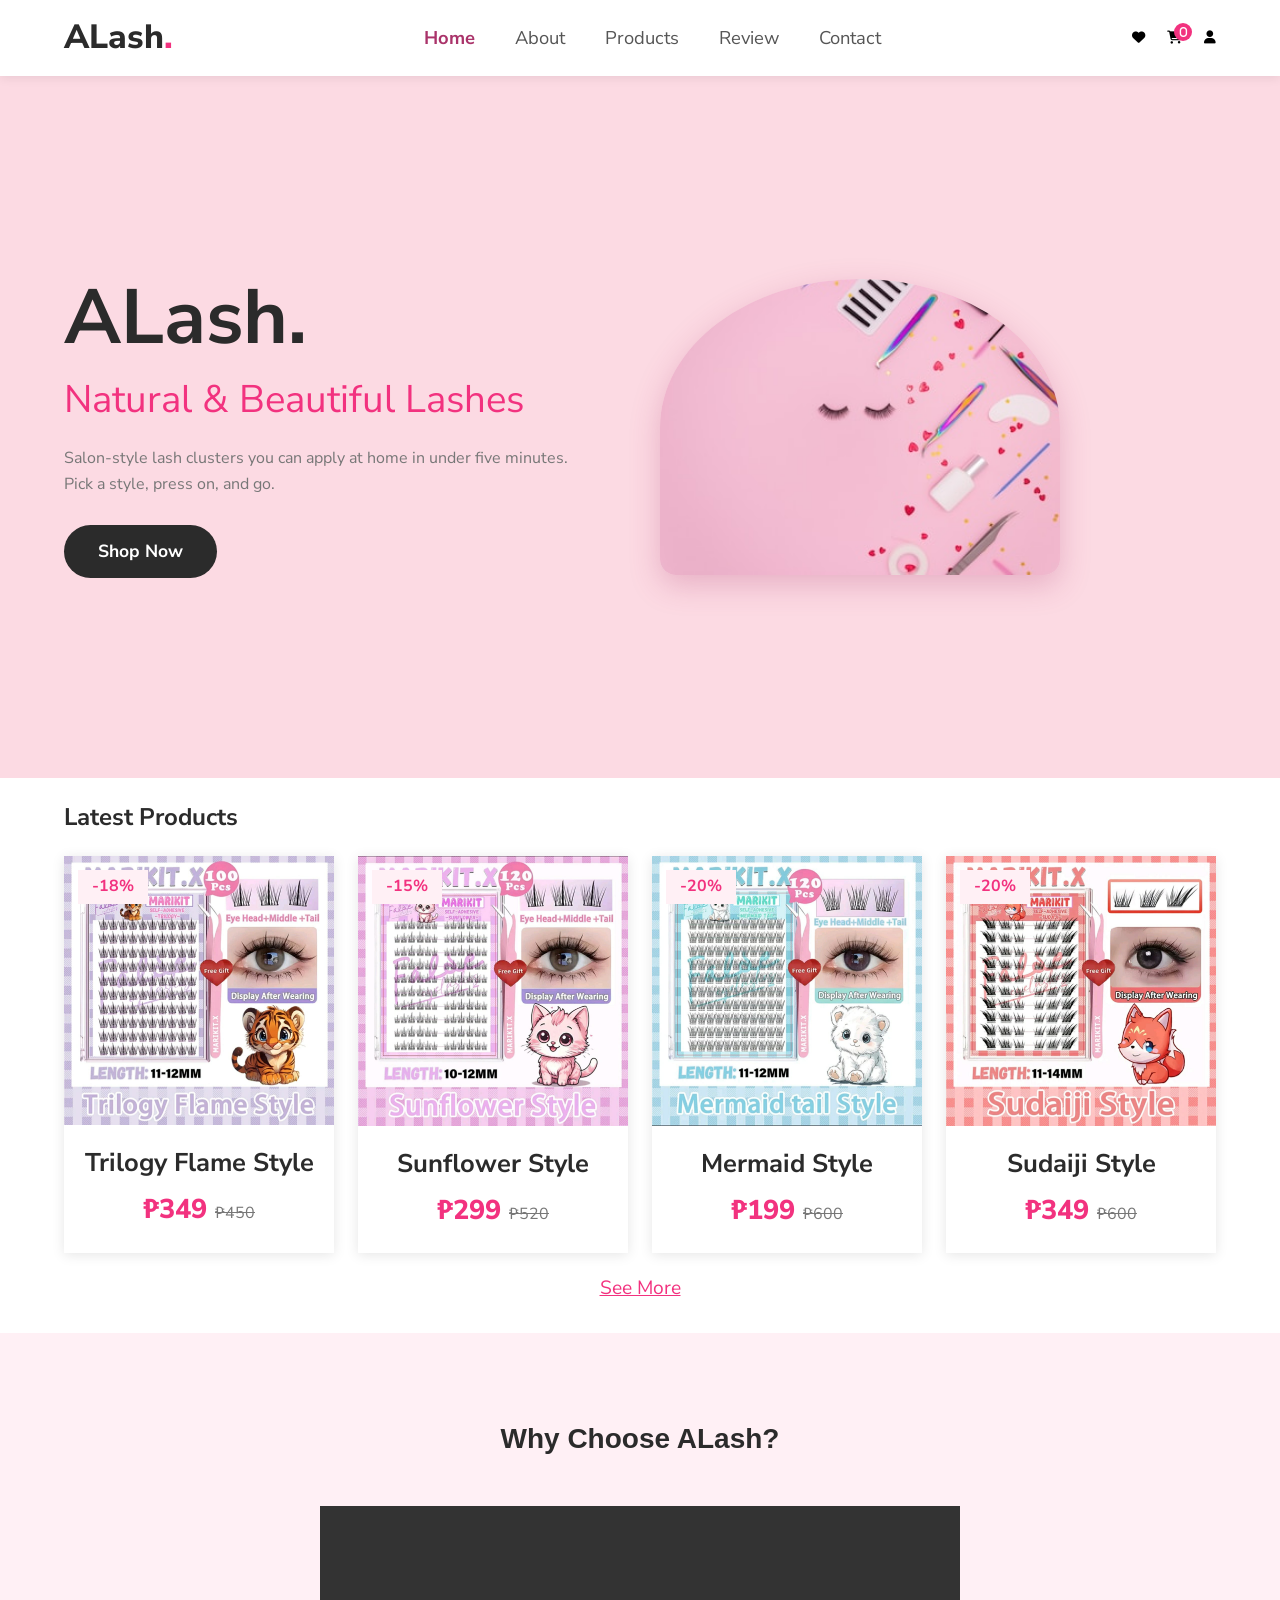
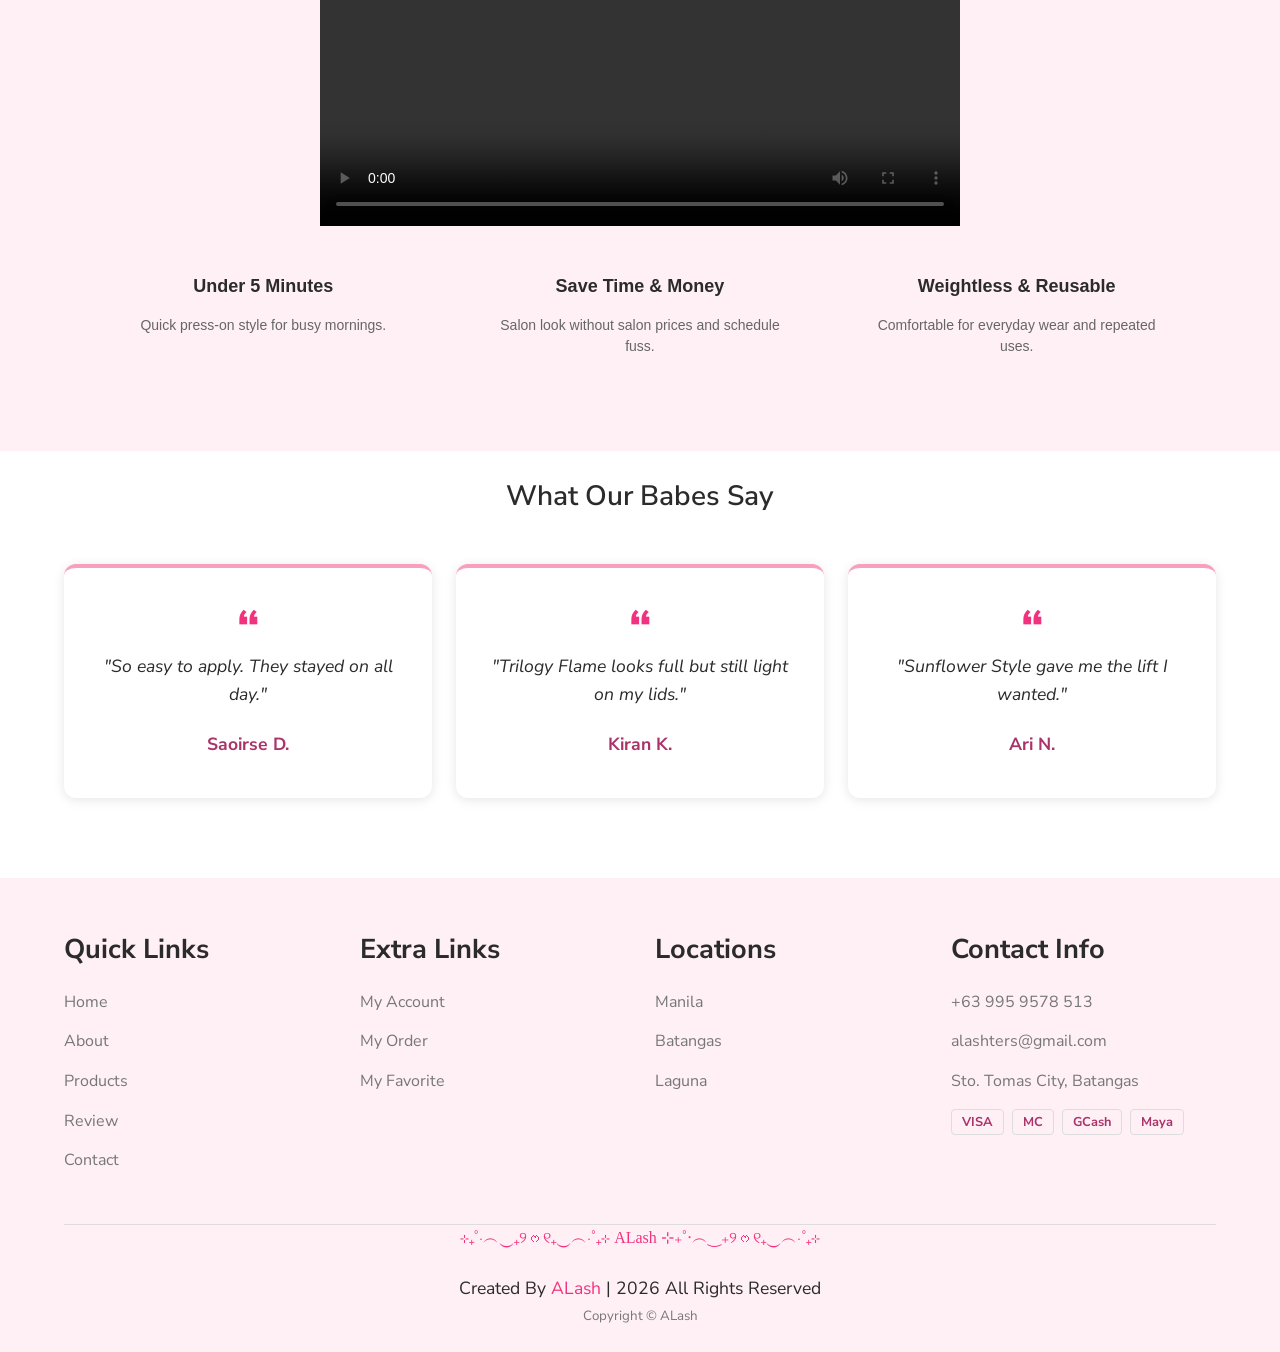
==== commit cd502f6a: "Add files via upload" ====
--- a/index.html
+++ b/index.html
@@ -33,7 +33,7 @@
                 <span id="cart-count">0</span>
             </button>
             <button class="fas fa-user" id="open-account" title="Sign in"></button>
-            <button id="menu-toggle">Menu</button>
+            <button id="menu-toggle" aria-controls="menu" aria-expanded="false">Menu</button>
         </div>
     </header>
 
@@ -47,7 +47,7 @@
                 <a href="products.html" class="btn">Shop Now</a>
             </div>
            
-            <img src="clusterbg.jpg" width="400" height="240" >
+            <img src="clusterbg.jpg" width="400" height="240" alt="ALash lash clusters">
         </section>
         <!-- products -->
         <section id="products">
@@ -127,42 +127,25 @@
 	    <div class="features-grid">
 	      <!-- Feature 1 -->
 	      <div class="feature-card">
-	        <div class="icon-wrapper">
-	          <svg viewBox="0 0 24 24" fill="none" stroke="currentColor" stroke-width="1.5" stroke-linecap="round" stroke-linejoin="round">
-	            <circle cx="12" cy="12" r="10"></circle>
-	            <polyline points="12 6 12 12 16 14"></polyline>
-	            <path d="M18 4l2-2"></path>
-	          </svg>
-	        </div>
+	        
 	        <h3>Under 5 Minutes</h3>
 	        <p>Quick press-on style for busy mornings.</p>
 	      </div>
 
 	      <!-- Feature 2 -->
 	      <div class="feature-card">
-	        <div class="icon-wrapper">
-	          <svg viewBox="0 0 24 24" fill="none" stroke="currentColor" stroke-width="1.5" stroke-linecap="round" stroke-linejoin="round">
-	            <line x1="12" y1="1" x2="12" y2="23"></line>
-	            <path d="M17 5H9.5a3.5 3.5 0 0 0 0 7h5a3.5 3.5 0 0 1 0 7H6"></path>
-	          </svg>
-	        </div>
+	        
 	        <h3>Save Time & Money</h3>
 	        <p>Salon look without salon prices and schedule fuss.</p>
 	      </div>
 
 	      <!-- Feature 3 -->
 	      <div class="feature-card">
-	        <div class="icon-wrapper">
-	          <svg viewBox="0 0 24 24" fill="none" stroke="currentColor" stroke-width="1.5" stroke-linecap="round" stroke-linejoin="round">
-	            <path d="M20.38 3.46L16 2a4 4 0 0 1-4 4c-3.31 0-6 2.69-6 6a6 6 0 0 0 6 6c3.31 0 6-2.69 6-6a4 4 0 0 1 4-4l-1.46-4.38z"></path>
-	            <path d="M6 18c-2 2-2 4-2 4s2 0 4-2"></path>
-	          </svg>
-	        </div>
+	        
 	        <h3>Weightless & Reusable</h3>
 	        <p>Comfortable for everyday wear and repeated uses.</p>
 	      </div>
-	    </div>
-	  </div>
+	    
 	</section>
 
     <div class="main-container">
--- a/style.css
+++ b/style.css
@@ -1,230 +1,1193 @@
 /* pink shades from the palette image + #AA336A from your other pages */
 :root {
-    --pink-1: #FCDAE3;
-    --pink-2: #FDC3D5;
-    --pink-3: #F99EBD;
-    --pink-4: #FB73A6;
-    --pink-5: #F2327F;
-    --plum: #AA336A;
-    --bar: #FFF0F5;
-    --dark: #2b2b2b;
-    --grey: #777;
-}
-
-* { box-sizing: border-box; }
-html { scroll-behavior: smooth; scroll-padding-top: 90px; }
-body { margin: 0; font-family: "Nunito Sans", sans-serif; color: var(--dark); background: #fff; line-height: 1.6; }
-a:focus-visible, button:focus-visible, input:focus-visible, textarea:focus-visible { outline: 3px solid var(--pink-5); outline-offset: 2px; }
-img { max-width: 100%; height: auto; display: block; }
-button { font-family: inherit; cursor: pointer; }
-
-.btn { display: inline-block; border: 0; border-radius: 999px; background: var(--dark); color: #fff; font-size: 1.1rem; font-weight: 700; padding: 12px 34px; text-decoration: none; }
-.btn:hover { background: var(--plum); }
-.ghost { background: transparent; color: var(--plum); border: 2px solid var(--pink-3); border-radius: 999px; padding: 10px 24px; font-weight: 700; }
-.ghost:hover { background: var(--pink-1); }
+  --pink-1: #FCDAE3;
+  --pink-2: #FDC3D5;
+  --pink-3: #F99EBD;
+  --pink-4: #FB73A6;
+  --pink-5: #F2327F;
+  --plum: #AA336A;
+  --bar: #FFF0F5;
+  --dark: #2b2b2b;
+  --grey: #777;
+}
+
+* {
+  box-sizing: border-box;
+}
+
+html {
+  scroll-behavior: smooth;
+  scroll-padding-top: 90px;
+}
+
+body {
+  margin: 0;
+  font-family: "Nunito Sans", sans-serif;
+  color: var(--dark);
+  background: #fff;
+  line-height: 1.6;
+}
+
+a:focus-visible, button:focus-visible, input:focus-visible, textarea:focus-visible {
+  outline: 3px solid var(--pink-5);
+  outline-offset: 2px;
+}
+
+img {
+  max-width: 100%;
+  height: auto;
+  display: block;
+}
+
+button {
+  font-family: inherit;
+  cursor: pointer;
+}
+
+.btn {
+  display: inline-block;
+  border: 0;
+  border-radius: 999px;
+  background: var(--dark);
+  color: #fff;
+  font-size: 1.1rem;
+  font-weight: 700;
+  padding: 12px 34px;
+  text-decoration: none;
+}
+
+.btn:hover {
+  background: var(--plum);
+}
+
+.ghost {
+  background: transparent;
+  color: var(--plum);
+  border: 2px solid var(--pink-3);
+  border-radius: 999px;
+  padding: 10px 24px;
+  font-weight: 700;
+}
+
+.ghost:hover {
+  background: var(--pink-1);
+}
 
 /* header */
-header { position: sticky; top: 0; z-index: 10; display: flex; align-items: center; justify-content: space-between; padding: 0 max(5vw, calc((100vw - 1560px) / 2)); height: 76px; background: #fff; box-shadow: 0 2px 10px rgba(0,0,0,.08); }
-.logo { font-size: 2.1rem; font-weight: 800; color: var(--dark); text-decoration: none; }
-.logo span { color: var(--pink-5); }
-nav ul { display: flex; gap: 40px; list-style: none; margin: 0; padding: 0; }
-nav a { text-decoration: none; font-size: 1.15rem; color: #555; }
-nav a:hover { color: var(--plum); }
-.icons { display: flex; align-items: center; gap: 22px; }
-.icons svg { width: 26px; height: 26px; fill: var(--dark); display: block; }
-.icons a:hover svg, #open-cart:hover svg { fill: var(--pink-5); }
-#open-cart { position: relative; background: none; border: 0; padding: 0; }
-#cart-count { position: absolute; top: -8px; right: -10px; min-width: 18px; height: 18px; border-radius: 9px; background: var(--pink-5); color: #fff; font-size: .7rem; font-weight: 700; text-align: center; line-height: 18px; }
-#menu-toggle { display: none; background: var(--dark); color: #fff; border: 0; border-radius: 999px; padding: 8px 16px; font-weight: 700; }
-
-main, .main-container { padding: 0 max(5vw, calc((100vw - 1560px) / 2)); }
+header {
+  position: sticky;
+  top: 0;
+  z-index: 10;
+  display: flex;
+  align-items: center;
+  justify-content: space-between;
+  padding: 0 max(5vw, calc((100vw - 1560px) / 2));
+  height: 76px;
+  background: #fff;
+  box-shadow: 0 2px 10px rgba(0, 0, 0, .08);
+}
+
+.logo {
+  font-size: 2.1rem;
+  font-weight: 800;
+  color: var(--dark);
+  text-decoration: none;
+}
+
+.logo span {
+  color: var(--pink-5);
+}
+
+nav ul {
+  display: flex;
+  gap: 40px;
+  list-style: none;
+  margin: 0;
+  padding: 0;
+}
+
+nav a {
+  text-decoration: none;
+  font-size: 1.15rem;
+  color: #555;
+}
+
+nav a:hover {
+  color: var(--plum);
+}
+
+.icons {
+  display: flex;
+  align-items: center;
+  gap: 22px;
+}
+
+.icons svg {
+  width: 26px;
+  height: 26px;
+  fill: var(--dark);
+  display: block;
+}
+
+.icons a:hover svg, #open-cart:hover svg {
+  fill: var(--pink-5);
+}
+
+#open-cart {
+  position: relative;
+  background: none;
+  border: 0;
+  padding: 0;
+}
+
+#cart-count {
+  position: absolute;
+  top: -8px;
+  right: -10px;
+  min-width: 18px;
+  height: 18px;
+  border-radius: 9px;
+  background: var(--pink-5);
+  color: #fff;
+  font-size: .7rem;
+  font-weight: 700;
+  text-align: center;
+  line-height: 18px;
+}
+
+#menu-toggle {
+  display: none;
+  background: var(--dark);
+  color: #fff;
+  border: 0;
+  border-radius: 999px;
+  padding: 8px 16px;
+  font-weight: 700;
+}
+
+main, .main-container {
+  padding: 0 max(5vw, calc((100vw - 1560px) / 2));
+}
+
 /* hero: full-width pink block */
-#home { margin: 0 calc(-1 * max(5vw, calc((100vw - 1560px) / 2))); padding: 70px max(5vw, calc((100vw - 1560px) / 2)); min-height: 78vh; background: var(--pink-1); display: grid; grid-template-columns: 1fr 1fr; align-items: center; gap: 40px; }
-.hero-text h1 { font-size: clamp(2.8rem, 6vw, 5rem); line-height: 1.1; margin: 0 0 8px; }
-.hero-text h2 { font-size: clamp(1.4rem, 3vw, 2.4rem); font-weight: 400; color: var(--pink-5); margin: 0 0 16px; }
-.hero-text p { color: var(--grey); max-width: 52ch; margin: 0 0 28px; }
-#home img { border-radius: 50% 50% 16px 16px; box-shadow: 0 10px 30px rgba(170,51,106,.25); }
+#home {
+  margin: 0 calc(-1 * max(5vw, calc((100vw - 1560px) / 2)));
+  padding: 70px max(5vw, calc((100vw - 1560px) / 2));
+  min-height: 78vh;
+  background: var(--pink-1);
+  display: grid;
+  grid-template-columns: 1fr 1fr;
+  align-items: center;
+  gap: 40px;
+}
+
+.hero-text h1 {
+  font-size: clamp(2.8rem, 6vw, 5rem);
+  line-height: 1.1;
+  margin: 0 0 8px;
+}
+
+.hero-text h2 {
+  font-size: clamp(1.4rem, 3vw, 2.4rem);
+  font-weight: 400;
+  color: var(--pink-5);
+  margin: 0 0 16px;
+}
+
+.hero-text p {
+  color: var(--grey);
+  max-width: 52ch;
+  margin: 0 0 28px;
+}
+
+#home img {
+  border-radius: 50% 50% 16px 16px;
+  box-shadow: 0 10px 30px rgba(170, 51, 106, .25);
+}
 
 /* section titles on a light pink bar */
+
 /*section { padding-top: 72px; }*/
-#home { padding-top: 70px; }
-.title { background: var(--bar); text-align: center; font-size: clamp(1.8rem, 4vw, 3rem); font-weight: 800; margin: 0 0 40px; padding: 30px 10px; }
-.title span { color: var(--pink-5); }
-.sub-title {text-align: center; font-size: clamp(1.8rem, 4vw, 3rem); font-weight: 800; padding: 30px 10px; }
-.sub-title span { color: var(--pink-5); }
-.two-col { display: grid; grid-template-columns: 1fr 1fr; gap: 40px; align-items: center; }
-.two-col p { color: var(--grey); font-size: 1.1rem; }
-.two-col img { border-radius: 16px; }
+#home {
+  padding-top: 70px;
+}
+
+.title {
+  background: var(--bar);
+  text-align: center;
+  font-size: clamp(1.8rem, 4vw, 3rem);
+  font-weight: 800;
+  margin: 0 0 40px;
+  padding: 30px 10px;
+}
+
+.title span {
+  color: var(--pink-5);
+}
+
+.sub-title {
+  text-align: center;
+  font-size: clamp(1.8rem, 4vw, 3rem);
+  font-weight: 800;
+  padding: 30px 10px;
+}
+
+.sub-title span {
+  color: var(--pink-5);
+}
+
+.two-col {
+  display: grid;
+  grid-template-columns: 1fr 1fr;
+  gap: 40px;
+  align-items: center;
+}
+
+.two-col p {
+  color: var(--grey);
+  font-size: 1.1rem;
+}
+
+.two-col img {
+  border-radius: 16px;
+}
 
 /* product cards */
-.grid,
-.grid-4 { display: grid; grid-template-columns: repeat(3, 1fr); gap: 24px; }
-
-.grid-4 { grid-template-columns: repeat(4, 1fr);}
-.product-sort { display: flex; align-items: center; justify-content: flex-end; gap: 10px; margin: -20px 0 24px; }
-.product-sort label { font-weight: 700; }
-.product-sort select { max-width: 100%; padding: 9px 12px; border: 1px solid var(--pink-3); border-radius: 6px; background: #fff; color: var(--dark); font: inherit; }
-.product, .card { position: relative; background: #fff; box-shadow: 0 2px 12px rgba(0,0,0,.1); text-align: center; padding-bottom: 20px; }
-.badge { position: absolute; top: 14px; left: 14px; z-index: 2; background: var(--bar); color: var(--pink-5); font-weight: 700; padding: 4px 14px; }
-.pic { position: relative; overflow: hidden; }
-.hover-bar { position: absolute; left: 0; right: 0; bottom: -60px; display: flex; background: var(--pink-5); transition: bottom .25s; }
-.pic:hover .hover-bar, .pic:focus-within .hover-bar { bottom: 0; }
-.hover-bar button { background: transparent; border: 0; color: #fff; font-size: 1.1rem; font-weight: 700; padding: 16px; border-right: 1px solid rgba(255,255,255,.4); }
-.hover-bar button:last-child { border-right: 0; }
-.hover-bar .add { flex: 1; }
-.hover-bar button:hover { background: var(--plum); }
-.hover-bar .fav.on { color: var(--dark); }
-.product h3, .card h3 { font-size: 1.6rem; margin: 18px 0 4px; }
-.price { color: var(--pink-5); font-size: 1.7rem; font-weight: 800; margin: 0; }
-.price s { color: var(--grey); font-size: 1rem; font-weight: 400; }
-.card { padding: 32px 24px; }
-.card p { color: var(--grey); margin: 0; }
+.grid, .grid-4 {
+  display: grid;
+  grid-template-columns: repeat(3, 1fr);
+  gap: 24px;
+}
+
+.grid-4 {
+  grid-template-columns: repeat(4, 1fr);
+}
+
+.product-sort {
+  display: flex;
+  align-items: center;
+  justify-content: flex-end;
+  gap: 10px;
+  margin: -20px 0 24px;
+}
+
+.product-sort label {
+  font-weight: 700;
+}
+
+.product-sort select {
+  max-width: 100%;
+  padding: 9px 12px;
+  border: 1px solid var(--pink-3);
+  border-radius: 6px;
+  background: #fff;
+  color: var(--dark);
+  font: inherit;
+}
+
+.product, .card {
+  position: relative;
+  background: #fff;
+  box-shadow: 0 2px 12px rgba(0, 0, 0, .1);
+  text-align: center;
+  padding-bottom: 20px;
+}
+
+.badge {
+  position: absolute;
+  top: 14px;
+  left: 14px;
+  z-index: 2;
+  background: var(--bar);
+  color: var(--pink-5);
+  font-weight: 700;
+  padding: 4px 14px;
+}
+
+.pic {
+  position: relative;
+  overflow: hidden;
+}
+
+.hover-bar {
+  position: absolute;
+  left: 0;
+  right: 0;
+  bottom: -60px;
+  display: flex;
+  background: var(--pink-5);
+  transition: bottom .25s;
+}
+
+.pic:hover .hover-bar, .pic:focus-within .hover-bar {
+  bottom: 0;
+}
+
+.hover-bar button {
+  background: transparent;
+  border: 0;
+  color: #fff;
+  font-size: 1.1rem;
+  font-weight: 700;
+  padding: 16px;
+  border-right: 1px solid rgba(255, 255, 255, .4);
+}
+
+.hover-bar button:last-child {
+  border-right: 0;
+}
+
+.hover-bar .add {
+  flex: 1;
+}
+
+.hover-bar button:hover {
+  background: var(--plum);
+}
+
+.hover-bar .fav.on {
+  color: var(--dark);
+}
+
+.product h3, .card h3 {
+  font-size: 1.6rem;
+  margin: 18px 0 4px;
+}
+
+.price {
+  color: var(--pink-5);
+  font-size: 1.7rem;
+  font-weight: 800;
+  margin: 0;
+}
+
+.price s {
+  color: var(--grey);
+  font-size: 1rem;
+  font-weight: 400;
+}
+
+.card {
+  padding: 32px 24px;
+}
+
+.card p {
+  color: var(--grey);
+  margin: 0;
+}
 
 /* customer reviews */
-#review .grid { align-items: stretch; }
-#review .card { border-top: 4px solid var(--pink-3); border-radius: 12px; padding: 36px 28px; transition: transform .2s, box-shadow .2s; }
-#review .card:hover { transform: translateY(-4px); box-shadow: 0 8px 22px rgba(170,51,106,.14); }
-#review .card p { color: var(--dark); font-size: 1.1rem; font-style: italic; }
-#review .card p::before { content: "\201C"; display: block; color: var(--pink-5); font-size: 3rem; font-style: normal; font-weight: 800; line-height: 1; }
-#review .card h3 { margin-top: 22px; color: var(--plum); font-size: 1.1rem; }
+#review .grid {
+  align-items: stretch;
+}
+
+#review .card {
+  border-top: 4px solid var(--pink-3);
+  border-radius: 12px;
+  padding: 36px 28px;
+  transition: transform .2s, box-shadow .2s;
+}
+
+#review .card:hover {
+  transform: translateY(-4px);
+  box-shadow: 0 8px 22px rgba(170, 51, 106, .14);
+}
+
+#review .card p {
+  color: var(--dark);
+  font-size: 1.1rem;
+  font-style: italic;
+}
+
+#review .card p::before {
+  content: "\201C";
+  display: block;
+  color: var(--pink-5);
+  font-size: 3rem;
+  font-style: normal;
+  font-weight: 800;
+  line-height: 1;
+}
+
+#review .card h3 {
+  margin-top: 22px;
+  color: var(--plum);
+  font-size: 1.1rem;
+}
 
 /* glossary */
-.sub { text-align: center; color: var(--grey); margin: -20px 0 28px; }
-.gloss { display: grid; grid-template-columns: repeat(2, minmax(0, 1fr)); gap: 24px; }
-.gloss dl { margin: 0; }
-.qa, .terms dl { padding: 24px; background: #fff; box-shadow: 0 2px 12px rgba(0,0,0,.08); }
-.qa dt, .terms dt { color: var(--plum); font-weight: 800; margin-top: 14px; }
-.qa dt:first-child, .terms dt:first-child { margin-top: 0; }
-.qa dd, .terms dd { margin: 6px 0 0; padding: 4px 0 4px 14px; border-left: 3px solid var(--pink-3); color: var(--dark); line-height: 1.7; }
-.terms { display: grid; gap: 16px; }
-.terms .grammar, .terms .spoken { margin-top: 2px; padding: 0; border-left: 0; color: var(--pink-5); font-size: .9rem; }
-.terms .grammar { font-style: italic; font-weight: 700; }
+.sub {
+  text-align: center;
+  color: var(--grey);
+  margin: -20px 0 28px;
+}
+
+.gloss {
+  display: grid;
+  grid-template-columns: repeat(2, minmax(0, 1fr));
+  gap: 24px;
+}
+
+.gloss dl {
+  margin: 0;
+}
+
+.qa, .terms dl {
+  padding: 24px;
+  background: #fff;
+  box-shadow: 0 2px 12px rgba(0, 0, 0, .08);
+}
+
+.qa dt, .terms dt {
+  color: var(--plum);
+  font-weight: 800;
+  margin-top: 14px;
+}
+
+.qa dt:first-child, .terms dt:first-child {
+  margin-top: 0;
+}
+
+.qa dd, .terms dd {
+  margin: 6px 0 0;
+  padding: 4px 0 4px 14px;
+  border-left: 3px solid var(--pink-3);
+  color: var(--dark);
+  line-height: 1.7;
+}
+
+.terms {
+  display: grid;
+  gap: 16px;
+}
+
+.terms .grammar, .terms .spoken {
+  margin-top: 2px;
+  padding: 0;
+  border-left: 0;
+  color: var(--pink-5);
+  font-size: .9rem;
+}
+
+.terms .grammar {
+  font-style: italic;
+  font-weight: 700;
+}
 
 /* cluster collection table */
-.table-scroll { overflow-x: auto; border-radius: 10px; box-shadow: 0 2px 12px rgba(0,0,0,.08); }
-.cluster-table { width: 100%; min-width: 760px; border-collapse: collapse; background: #fff; text-align: left; }
-.cluster-table caption { padding: 0 0 12px; color: var(--grey); text-align: left; }
-.cluster-table th, .cluster-table td { padding: 14px 18px; border: 1px solid var(--pink-2); }
-.cluster-table thead tr:first-child { background: var(--pink-1); }
-.cluster-table thead tr:first-child th { text-align: center; font-size: 1.2rem; }
-.cluster-table thead tr:last-child { background: var(--pink-5); color: #fff; }
-.cluster-table tbody tr:nth-child(even) { background: var(--bar); }
-.cluster-table tbody th { color: var(--plum); }
-.cluster-table tbody td:nth-child(3) { color: var(--pink-5); font-weight: 800; white-space: nowrap; }
-.cluster-table tfoot { background: var(--pink-1); color: var(--plum); font-size: .95rem; }
-
-#contact{ display: flex; justify-content: center; }
+.table-scroll {
+  overflow-x: auto;
+  border-radius: 10px;
+  box-shadow: 0 2px 12px rgba(0, 0, 0, .08);
+}
+
+.cluster-table {
+  width: 100%;
+  min-width: 760px;
+  border-collapse: collapse;
+  background: #fff;
+  text-align: left;
+}
+
+.cluster-table caption {
+  padding: 0 0 12px;
+  color: var(--grey);
+  text-align: left;
+}
+
+.cluster-table th, .cluster-table td {
+  padding: 14px 18px;
+  border: 1px solid var(--pink-2);
+}
+
+.cluster-table thead tr:first-child {
+  background: var(--pink-1);
+}
+
+.cluster-table thead tr:first-child th {
+  text-align: center;
+  font-size: 1.2rem;
+}
+
+.cluster-table thead tr:last-child {
+  background: var(--pink-5);
+  color: #fff;
+}
+
+.cluster-table tbody tr:nth-child(even) {
+  background: var(--bar);
+}
+
+.cluster-table tbody th {
+  color: var(--plum);
+}
+
+.cluster-table tbody td:nth-child(3) {
+  color: var(--pink-5);
+  font-weight: 800;
+  white-space: nowrap;
+}
+
+.cluster-table tfoot {
+  background: var(--pink-1);
+  color: var(--plum);
+  font-size: .95rem;
+}
+
+#contact {
+  display: flex;
+  justify-content: center;
+}
+
 /* contact form */
-#contact-form { display: flex; flex-direction: column; gap: 14px; background: #fff; padding: 30px; box-shadow: 0 2px 12px rgba(0, 0, 0, .08); width: 600px; }
-#contact-form input, #contact-form textarea { width: 100%; padding: 16px; border: 1px solid #ccc; border-radius: 6px; font: inherit; }
-#contact-form .btn { align-self: flex-start; border: 0; }
-#form-note { color: var(--pink-5); font-weight: 700; margin: 0; }
+#contact-form {
+  display: flex;
+  flex-direction: column;
+  gap: 14px;
+  background: #fff;
+  padding: 30px;
+  box-shadow: 0 2px 12px rgba(0, 0, 0, .08);
+  width: 600px;
+}
+
+#contact-form input, #contact-form textarea {
+  width: 100%;
+  padding: 16px;
+  border: 1px solid #ccc;
+  border-radius: 6px;
+  font: inherit;
+}
+
+#contact-form .btn {
+  align-self: flex-start;
+  border: 0;
+}
+
+#form-note {
+  color: var(--pink-5);
+  font-weight: 700;
+  margin: 0;
+}
 
 /* cart drawer */
-#overlay { position: fixed; inset: 0; background: rgba(43,43,43,.45); z-index: 20; }
-#overlay[hidden] { display: none; }
-#cart { position: fixed; top: 0; right: 0; height: 100%; width: min(380px, 100%); z-index: 30; background: #fff; padding: 24px; display: flex; flex-direction: column; gap: 10px; transform: translateX(100%); transition: transform .3s; overflow-y: auto; border-left: 2px solid var(--pink-3); }
-#cart.open { transform: none; }
-#cart h3 { font-size: 1.6rem; margin: 0; }
-#cart ul { padding-left: 20px; margin: 0; flex: 1; }
-.total { font-weight: 800; font-size: 1.2rem; margin: 0; color: var(--pink-5); }
+#overlay {
+  position: fixed;
+  inset: 0;
+  background: rgba(43, 43, 43, .45);
+  z-index: 20;
+}
+
+#overlay[hidden] {
+  display: none;
+}
+
+#cart {
+  position: fixed;
+  top: 0;
+  right: 0;
+  height: 100%;
+  width: min(380px, 100%);
+  z-index: 30;
+  background: #fff;
+  padding: 24px;
+  display: flex;
+  flex-direction: column;
+  gap: 10px;
+  transform: translateX(100%);
+  transition: transform .3s;
+  overflow-y: auto;
+  border-left: 2px solid var(--pink-3);
+}
+
+#cart.open {
+  transform: none;
+}
+
+#cart h3 {
+  font-size: 1.6rem;
+  margin: 0;
+}
+
+#cart ul {
+  padding-left: 20px;
+  margin: 0;
+  flex: 1;
+}
+
+.total {
+  font-weight: 800;
+  font-size: 1.2rem;
+  margin: 0;
+  color: var(--pink-5);
+}
 
 /* footer */
-footer { margin-top: 80px; padding: 50px max(5vw, calc((100vw - 1560px) / 2)) 24px; background: var(--bar);}
-.cols { display: grid; grid-template-columns: repeat(4, 1fr); gap: 30px; padding-bottom: 36px; border-bottom: 1px solid #ddd; }
-footer h3 { font-size: 1.7rem; margin: 0 0 18px; }
-footer a { display: block; text-decoration: none; color: var(--grey); margin-bottom: 14px; }
-footer a:hover { color: var(--pink-5); }
-.pay { display: flex; flex-wrap: wrap; gap: 8px; margin: 0; }
-.pay span { border: 1px solid #ddd; border-radius: 4px; padding: 2px 10px; font-size: .8rem; font-weight: 700; color: var(--plum); }
-.credit { text-align: center; font-size: 1.1rem; margin: 24px 0 4px; }
-.credit span { color: var(--pink-5); }
-footer small { display: block; text-align: center; color: var(--grey); }
+footer {
+  margin-top: 80px;
+  padding: 50px max(5vw, calc((100vw - 1560px) / 2)) 24px;
+  background: var(--bar);
+}
+
+.cols {
+  display: grid;
+  grid-template-columns: repeat(4, 1fr);
+  gap: 30px;
+  padding-bottom: 36px;
+  border-bottom: 1px solid #ddd;
+}
+
+footer h3 {
+  font-size: 1.7rem;
+  margin: 0 0 18px;
+}
+
+footer a {
+  display: block;
+  text-decoration: none;
+  color: var(--grey);
+  margin-bottom: 14px;
+}
+
+footer a:hover {
+  color: var(--pink-5);
+}
+
+.pay {
+  display: flex;
+  flex-wrap: wrap;
+  gap: 8px;
+  margin: 0;
+}
+
+.pay span {
+  border: 1px solid #ddd;
+  border-radius: 4px;
+  padding: 2px 10px;
+  font-size: .8rem;
+  font-weight: 700;
+  color: var(--plum);
+}
+
+.credit {
+  text-align: center;
+  font-size: 1.1rem;
+  margin: 24px 0 4px;
+}
+
+.credit span {
+  color: var(--pink-5);
+}
+
+footer small {
+  display: block;
+  text-align: center;
+  color: var(--grey);
+}
 
 footer .signature {
-    margin: 0 auto 24px;
-    color: var(--pink-5);
-    font-family: Georgia, serif;
-    text-align: center;
-    white-space: pre-wrap;
-    overflow-wrap: anywhere;
+  margin: 0 auto 24px;
+  color: var(--pink-5);
+  font-family: Georgia, serif;
+  text-align: center;
+  white-space: pre-wrap;
+  overflow-wrap: anywhere;
 }
 
 /* mobile */
 @media (max-width: 900px) {
-    #menu-toggle { display: block; }
-    nav { position: absolute; top: 76px; left: 0; right: 0; background: #fff; box-shadow: 0 6px 10px rgba(0,0,0,.08); }
-    nav ul { display: none; flex-direction: column; gap: 0; padding: 8px 5vw 16px; }
-    nav ul.open { display: flex; }
-    nav li a { display: block; padding: 10px 0; }
-    #home, .two-col { grid-template-columns: 1fr; }
-    .grid { grid-template-columns: 1fr; }
-    .gloss { grid-template-columns: 1fr; }
-    .cols { grid-template-columns: 1fr 1fr; }
-    .hover-bar { bottom: 0; }          /* no hover on phones, so keep the bar visible */
-}
+  #menu-toggle {
+    display: block;
+  }
+
+  nav {
+    position: absolute;
+    top: 76px;
+    left: 0;
+    right: 0;
+    background: #fff;
+    box-shadow: 0 6px 10px rgba(0, 0, 0, .08);
+  }
+
+  nav ul {
+    display: none;
+    flex-direction: column;
+    gap: 0;
+    padding: 8px 5vw 16px;
+  }
+
+  nav ul.open {
+    display: flex;
+  }
+
+  nav li a {
+    display: block;
+    padding: 10px 0;
+  }
+
+  #home, .two-col {
+    grid-template-columns: 1fr;
+  }
+
+  .grid {
+    grid-template-columns: 1fr;
+  }
+
+  .grid-4 {
+    grid-template-columns: repeat(2, minmax(0, 1fr));
+  }
+
+  .gloss {
+    grid-template-columns: 1fr;
+  }
+
+  .cols {
+    grid-template-columns: 1fr 1fr;
+  }
+
+  #home {
+    min-height: 0;
+  }
+
+  #home img {
+    width: 100%;
+    max-width: 640px;
+    justify-self: center;
+  }
+
+  .why-choose-section video {
+    display: block;
+    width: min(100%, 640px);
+    height: auto;
+    margin: 0 auto 36px;
+  }
+
+  .hover-bar {
+    bottom: 0;
+  }
+
+  /* no hover on phones, so keep the bar visible */
+}
+
+@media (max-width: 600px) {
+  header {
+    min-height: 68px;
+    height: auto;
+    gap: 8px;
+    padding: 8px 4vw;
+  }
+
+  .logo {
+    font-size: 1.8rem;
+  }
+
+  .icons {
+    gap: 12px;
+  }
+
+  #menu-toggle {
+    padding: 8px 12px;
+  }
+
+  nav {
+    top: 100%;
+  }
+
+  main, .main-container {
+    padding-right: 4vw;
+    padding-left: 4vw;
+  }
+
+  #home {
+    gap: 24px;
+    margin-right: -4vw;
+    margin-left: -4vw;
+    padding: 40px 4vw;
+  }
+
+  #products > h1 {
+    font-size: clamp(1.8rem, 7vw, 2.5rem);
+  }
+
+  .grid, .grid-4 {
+    gap: 16px;
+  }
+
+  .product h3 {
+    font-size: 1.2rem;
+  }
+
+  .price {
+    font-size: 1.35rem;
+  }
+
+  .hover-bar button {
+    padding: 12px 8px;
+    font-size: .95rem;
+  }
+
+  .why-choose-section {
+    padding: 44px 16px;
+  }
+
+  .section-title {
+    margin-bottom: 28px;
+  }
+
+  .cols {
+    gap: 20px;
+  }
+
+  footer {
+    padding: 40px 4vw 20px;
+  }
+
+  footer h3 {
+    font-size: 1.3rem;
+  }
+}
+
+@media (max-width: 420px) {
+  .grid-4 {
+    grid-template-columns: 1fr;
+  }
+
+  .cols {
+    grid-template-columns: 1fr;
+  }
+}
+
 /* multi-page additions */
-main { min-height: 60vh; }
-nav a[aria-current="page"] { color: var(--plum); font-weight: 700; }
+main {
+  min-height: 60vh;
+}
+
+nav a[aria-current="page"] {
+  color: var(--plum);
+  font-weight: 700;
+}
 
 /* sign in */
-#open-account { position: relative; background: none; border: 0; padding: 0; }
-#open-account:hover svg { fill: var(--pink-5); }
-#open-account.in::after { content: ""; position: absolute; top: -3px; right: -4px; width: 10px; height: 10px; border-radius: 50%; background: var(--pink-5); border: 2px solid #fff; }
-#signin { border: 2px solid var(--pink-3); border-radius: 16px; padding: 28px; width: min(400px, 92vw); color: var(--dark); }
-#signin::backdrop { background: rgba(43,43,43,.45); }
-#signin form, #signed { display: flex; flex-direction: column; gap: 12px; }
-#signin [hidden] { display: none; }
-#signin h3 { font-size: 1.6rem; margin: 0; }
-#signin p { margin: 0; }
-#signin input { width: 100%; padding: 14px; border: 1px solid #ccc; border-radius: 6px; font: inherit; }
-#signin .btn { width: 100%; border: 0; }
-#si-error { color: var(--pink-5); font-weight: 700; }
+#open-account {
+  position: relative;
+  background: none;
+  border: 0;
+  padding: 0;
+}
+
+#open-account:hover svg {
+  fill: var(--pink-5);
+}
+
+#open-account.in::after {
+  content: "";
+  position: absolute;
+  top: -3px;
+  right: -4px;
+  width: 10px;
+  height: 10px;
+  border-radius: 50%;
+  background: var(--pink-5);
+  border: 2px solid #fff;
+}
+
+#signin {
+  border: 2px solid var(--pink-3);
+  border-radius: 16px;
+  padding: 28px;
+  width: min(400px, 92vw);
+  color: var(--dark);
+}
+
+#signin::backdrop {
+  background: rgba(43, 43, 43, .45);
+}
+
+#signin form, #signed {
+  display: flex;
+  flex-direction: column;
+  gap: 12px;
+}
+
+#signin [hidden] {
+  display: none;
+}
+
+#signin h3 {
+  font-size: 1.6rem;
+  margin: 0;
+}
+
+#signin p {
+  margin: 0;
+}
+
+#signin input {
+  width: 100%;
+  padding: 14px;
+  border: 1px solid #ccc;
+  border-radius: 6px;
+  font: inherit;
+}
+
+#signin .btn {
+  width: 100%;
+  border: 0;
+}
+
+#si-error {
+  color: var(--pink-5);
+  font-weight: 700;
+}
 
 /* wishlist */
-#open-wishlist { position: relative; background: none; border: 0; padding: 0; }
-#open-wishlist:hover svg { fill: var(--pink-5); }
-#wish-count { position: absolute; top: -8px; right: -10px; min-width: 18px; height: 18px; border-radius: 9px; background: var(--pink-5); color: #fff; font-size: .7rem; font-weight: 700; text-align: center; line-height: 18px; }
-#wish-count[hidden] { display: none; }
-#wishlist { position: fixed; top: 0; right: 0; height: 100%; width: min(380px, 100%); z-index: 30; background: #fff; padding: 24px; display: flex; flex-direction: column; gap: 10px; transform: translateX(100%); transition: transform .3s; overflow-y: auto; border-left: 2px solid var(--pink-3); }
-#wishlist.open { transform: none; }
-#wishlist h3 { font-size: 1.6rem; margin: 0; }
-#wish-items { list-style: none; padding: 0; margin: 0; flex: 1; display: flex; flex-direction: column; gap: 16px; align-content: start; }
-.wish-item { display: grid; grid-template-columns: 84px 1fr; gap: 14px; align-items: center; padding-bottom: 16px; border-bottom: 1px solid var(--pink-1); }
-.wish-item img { width: 84px; height: 84px; object-fit: cover; border-radius: 10px; background: var(--pink-1); }
-.wish-item h4 { margin: 0; font-size: 1.05rem; }
-.wish-price { margin: 2px 0 0; color: var(--pink-5); font-weight: 800; }
-.wish-actions { display: flex; flex-wrap: wrap; gap: 8px; margin-top: 8px; }
-.btn.small, .ghost.small { font-size: .9rem; padding: 6px 16px; }
-.btn.small { border: 0; }
-.ghost.small { border-width: 2px; }
-#wishlist .btn { text-align: center; }
+#open-wishlist {
+  position: relative;
+  background: none;
+  border: 0;
+  padding: 0;
+}
+
+#open-wishlist:hover svg {
+  fill: var(--pink-5);
+}
+
+#wish-count {
+  position: absolute;
+  top: -8px;
+  right: -10px;
+  min-width: 18px;
+  height: 18px;
+  border-radius: 9px;
+  background: var(--pink-5);
+  color: #fff;
+  font-size: .7rem;
+  font-weight: 700;
+  text-align: center;
+  line-height: 18px;
+}
+
+#wish-count[hidden] {
+  display: none;
+}
+
+#wishlist {
+  position: fixed;
+  top: 0;
+  right: 0;
+  height: 100%;
+  width: min(380px, 100%);
+  z-index: 30;
+  background: #fff;
+  padding: 24px;
+  display: flex;
+  flex-direction: column;
+  gap: 10px;
+  transform: translateX(100%);
+  transition: transform .3s;
+  overflow-y: auto;
+  border-left: 2px solid var(--pink-3);
+}
+
+#wishlist.open {
+  transform: none;
+}
+
+#wishlist h3 {
+  font-size: 1.6rem;
+  margin: 0;
+}
+
+#wish-items {
+  list-style: none;
+  padding: 0;
+  margin: 0;
+  flex: 1;
+  display: flex;
+  flex-direction: column;
+  gap: 16px;
+  align-content: start;
+}
+
+.wish-item {
+  display: grid;
+  grid-template-columns: 84px 1fr;
+  gap: 14px;
+  align-items: center;
+  padding-bottom: 16px;
+  border-bottom: 1px solid var(--pink-1);
+}
+
+.wish-item img {
+  width: 84px;
+  height: 84px;
+  object-fit: cover;
+  border-radius: 10px;
+  background: var(--pink-1);
+}
+
+.wish-item h4 {
+  margin: 0;
+  font-size: 1.05rem;
+}
+
+.wish-price {
+  margin: 2px 0 0;
+  color: var(--pink-5);
+  font-weight: 800;
+}
+
+.wish-actions {
+  display: flex;
+  flex-wrap: wrap;
+  gap: 8px;
+  margin-top: 8px;
+}
+
+.btn.small, .ghost.small {
+  font-size: .9rem;
+  padding: 6px 16px;
+}
+
+.btn.small {
+  border: 0;
+}
+
+.ghost.small {
+  border-width: 2px;
+}
+
+#wishlist .btn {
+  text-align: center;
+}
 
 /* checkout and mode of payment */
-#pay { border: 2px solid var(--pink-3); border-radius: 16px; padding: 28px; width: min(440px, 92vw); max-height: 92vh; color: var(--dark); }
-#pay::backdrop { background: rgba(43,43,43,.45); }
-#pay form, #pay-done { display: flex; flex-direction: column; gap: 12px; }
-#pay [hidden] { display: none; }
-#pay h3 { font-size: 1.6rem; margin: 0; }
-#pay p { margin: 0; }
-#pay-summary { margin: 0; padding-left: 20px; color: var(--grey); }
-.pay-total { font-weight: 800; font-size: 1.2rem; color: var(--pink-5); }
-#pay fieldset { border: 0; padding: 0; margin: 4px 0 0; display: flex; flex-direction: column; gap: 8px; }
-#pay legend { font-weight: 800; color: var(--plum); padding: 0; margin-bottom: 8px; }
-.pay-option { display: flex; align-items: center; gap: 10px; padding: 12px 14px; border: 2px solid var(--pink-1); border-radius: 10px; cursor: pointer; }
-.pay-option:hover { border-color: var(--pink-3); }
-.pay-option:has(input:checked) { border-color: var(--pink-5); background: var(--bar); font-weight: 700; }
-.pay-option input { accent-color: var(--pink-5); width: 18px; height: 18px; }
-#pay input[type="tel"] { width: 100%; padding: 14px; border: 1px solid #ccc; border-radius: 6px; font: inherit; }
-#pay-note { color: var(--grey); font-size: .95rem; }
-#pay-error { color: var(--pink-5); font-weight: 700; }
-.pay-demo { color: var(--grey); font-size: .9rem; }
-#pay .btn { width: 100%; border: 0; }
-.see-more { text-align: center; padding-top: 20px; padding-bottom: 30px;}
-.see-more a { color: var(--pink-5); font-size: 1.2rem;}
+#pay {
+  border: 2px solid var(--pink-3);
+  border-radius: 16px;
+  padding: 28px;
+  width: min(440px, 92vw);
+  max-height: 92vh;
+  color: var(--dark);
+}
+
+#pay::backdrop {
+  background: rgba(43, 43, 43, .45);
+}
+
+#pay form, #pay-done {
+  display: flex;
+  flex-direction: column;
+  gap: 12px;
+}
+
+#pay [hidden] {
+  display: none;
+}
+
+#pay h3 {
+  font-size: 1.6rem;
+  margin: 0;
+}
+
+#pay p {
+  margin: 0;
+}
+
+#pay-summary {
+  margin: 0;
+  padding-left: 20px;
+  color: var(--grey);
+}
+
+.pay-total {
+  font-weight: 800;
+  font-size: 1.2rem;
+  color: var(--pink-5);
+}
+
+#pay fieldset {
+  border: 0;
+  padding: 0;
+  margin: 4px 0 0;
+  display: flex;
+  flex-direction: column;
+  gap: 8px;
+}
+
+#pay legend {
+  font-weight: 800;
+  color: var(--plum);
+  padding: 0;
+  margin-bottom: 8px;
+}
+
+.pay-option {
+  display: flex;
+  align-items: center;
+  gap: 10px;
+  padding: 12px 14px;
+  border: 2px solid var(--pink-1);
+  border-radius: 10px;
+  cursor: pointer;
+}
+
+.pay-option:hover {
+  border-color: var(--pink-3);
+}
+
+.pay-option:has(input:checked) {
+  border-color: var(--pink-5);
+  background: var(--bar);
+  font-weight: 700;
+}
+
+.pay-option input {
+  accent-color: var(--pink-5);
+  width: 18px;
+  height: 18px;
+}
+
+#pay input[type="tel"] {
+  width: 100%;
+  padding: 14px;
+  border: 1px solid #ccc;
+  border-radius: 6px;
+  font: inherit;
+}
+
+#pay-note {
+  color: var(--grey);
+  font-size: .95rem;
+}
+
+#pay-error {
+  color: var(--pink-5);
+  font-weight: 700;
+}
+
+.pay-demo {
+  color: var(--grey);
+  font-size: .9rem;
+}
+
+#pay .btn {
+  width: 100%;
+  border: 0;
+}
+
+.see-more {
+  text-align: center;
+  padding-top: 20px;
+  padding-bottom: 30px;
+}
+
+.see-more a {
+  color: var(--pink-5);
+  font-size: 1.2rem;
+}
 
 .why-choose-section {
-  background-color: var(--bar); 
+  background-color: var(--bar);
   padding: 60px 20px;
   font-family: 'Poppins', sans-serif;
   text-align: center;
@@ -291,4 +1254,4 @@
     flex-direction: column;
     align-items: center;
   }
-}+}
